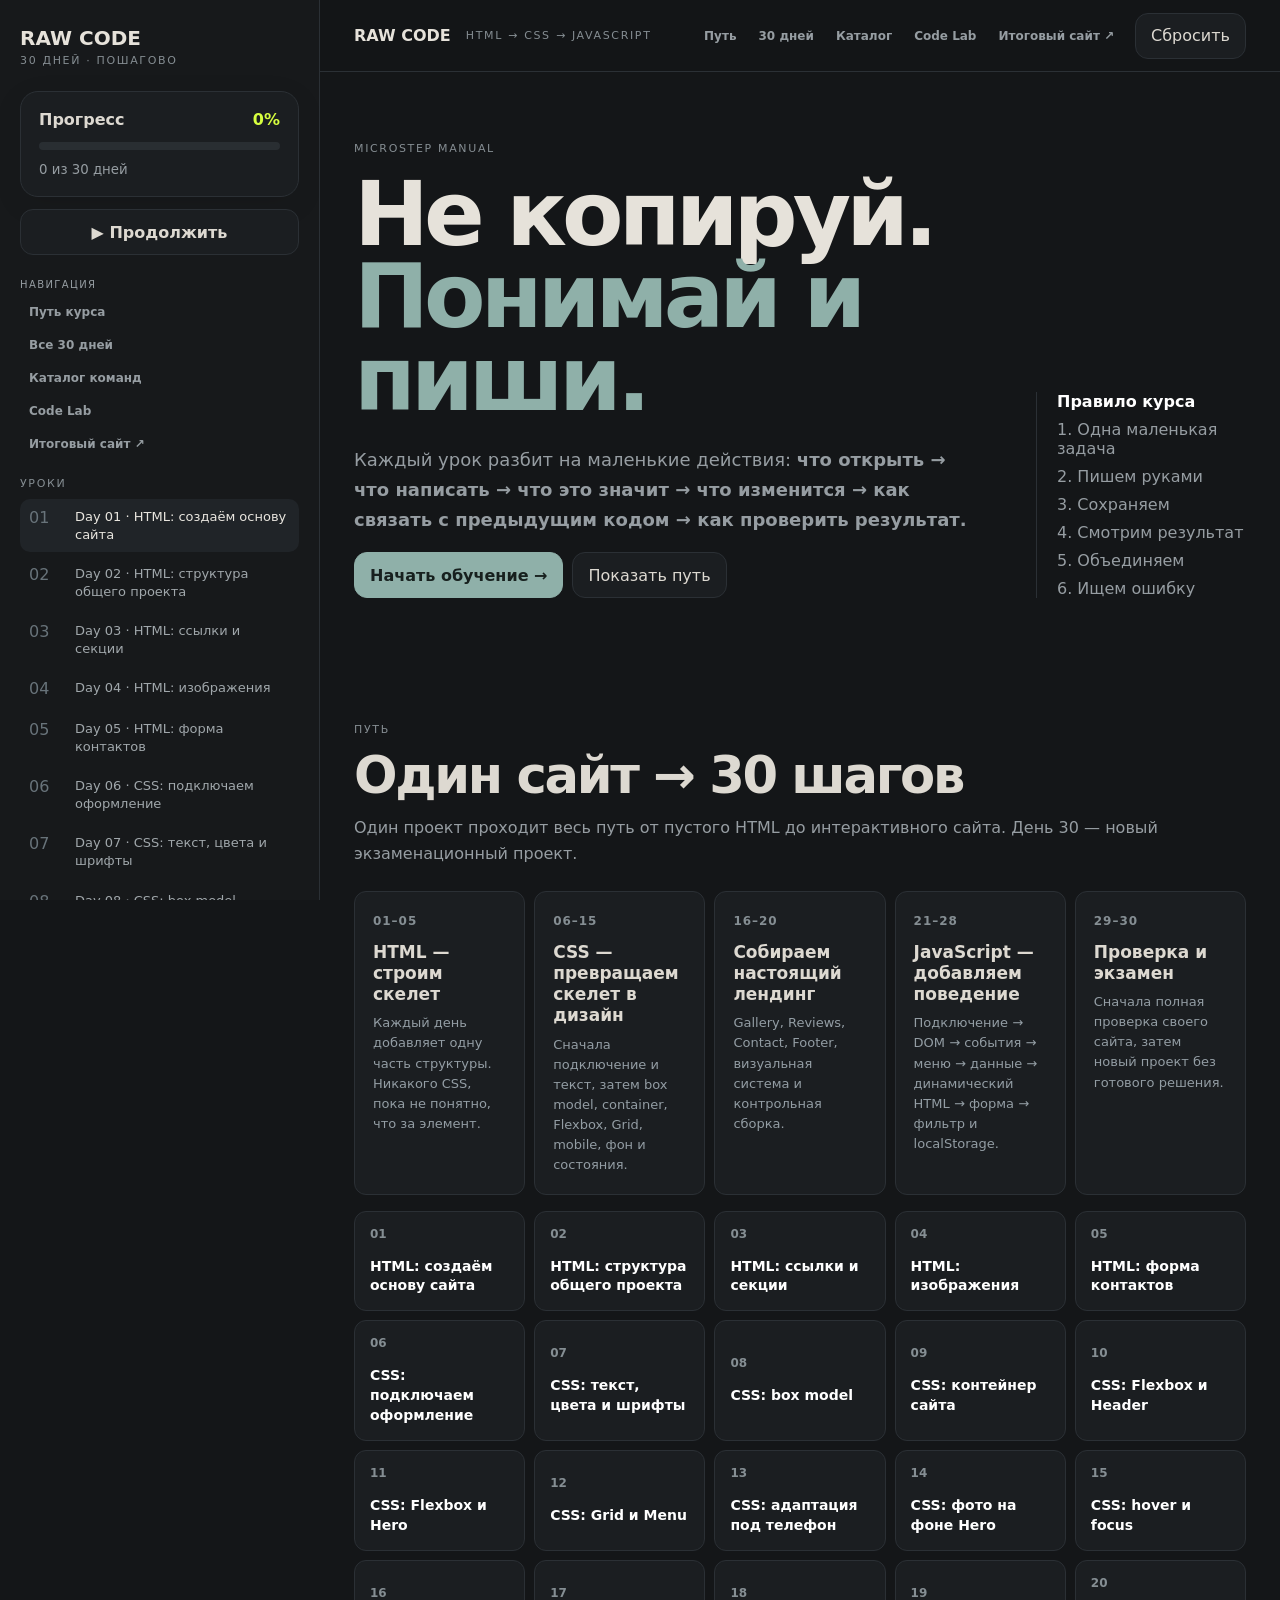
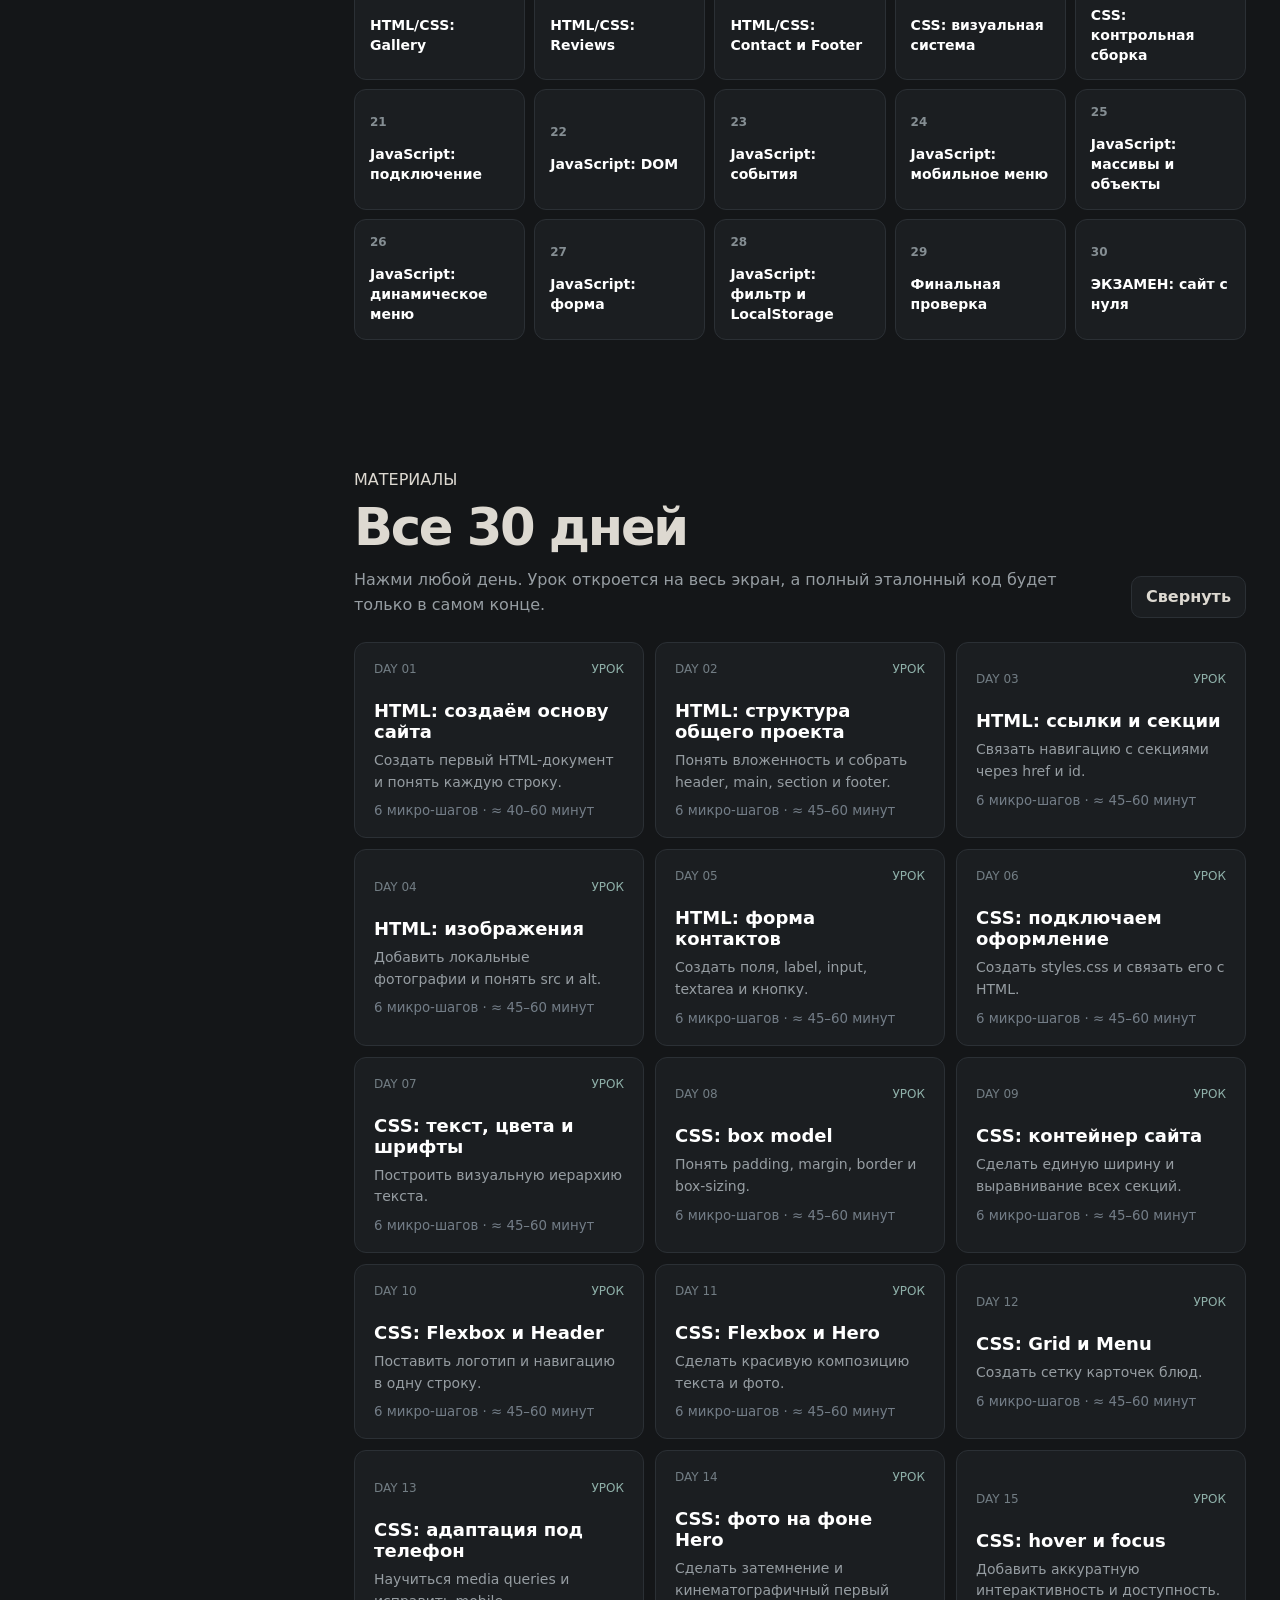
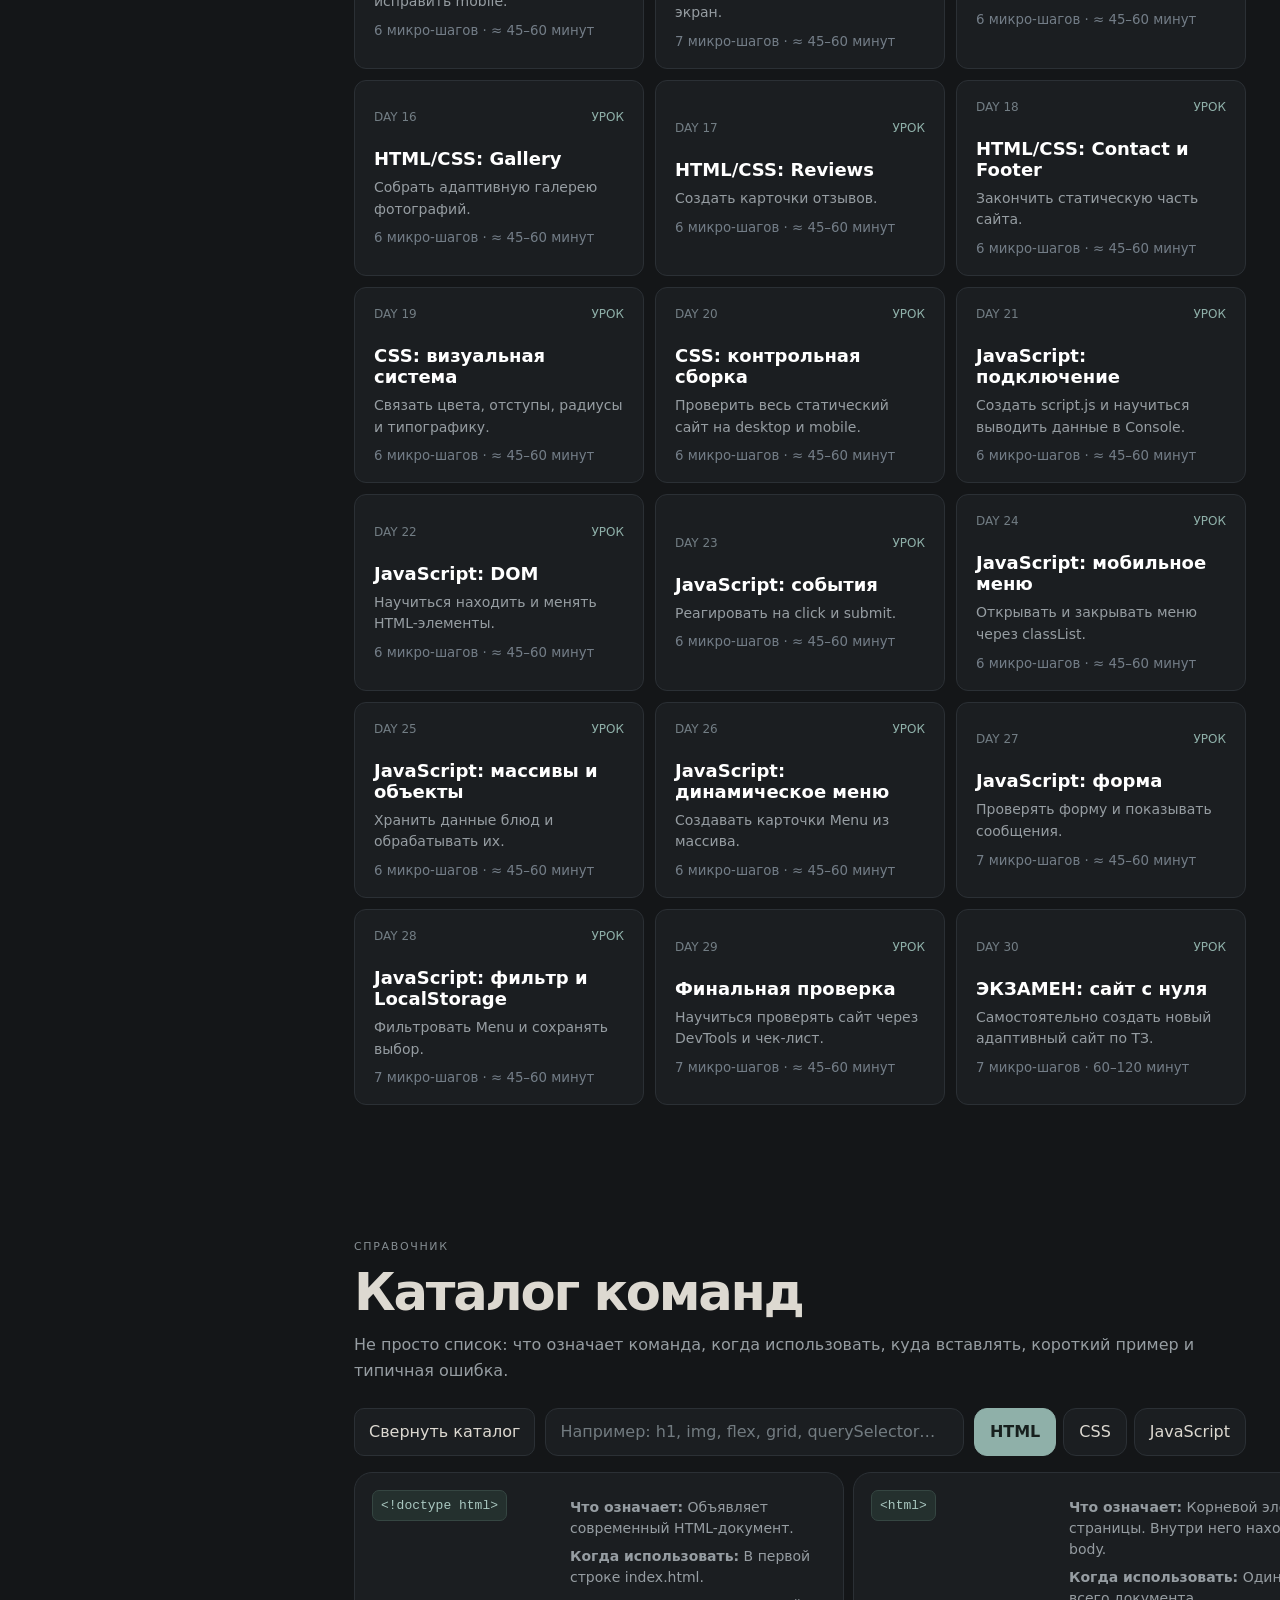
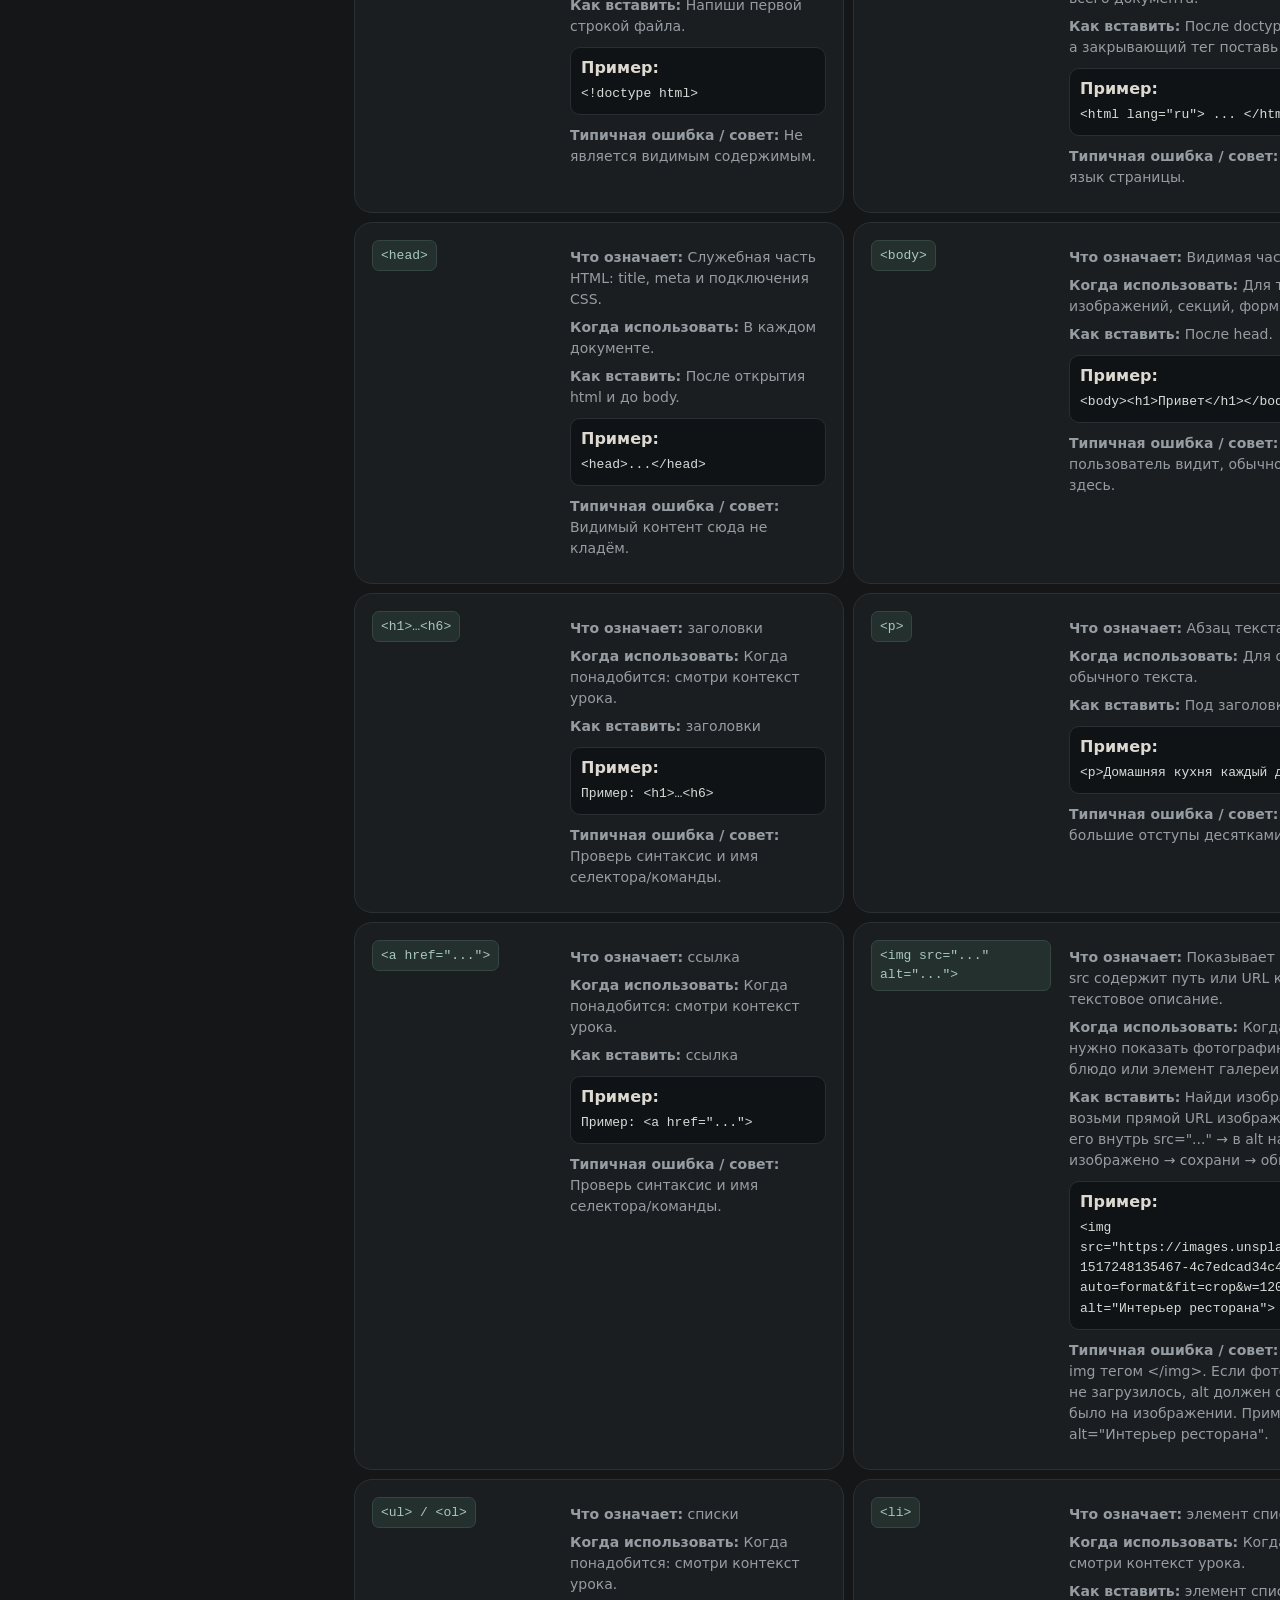
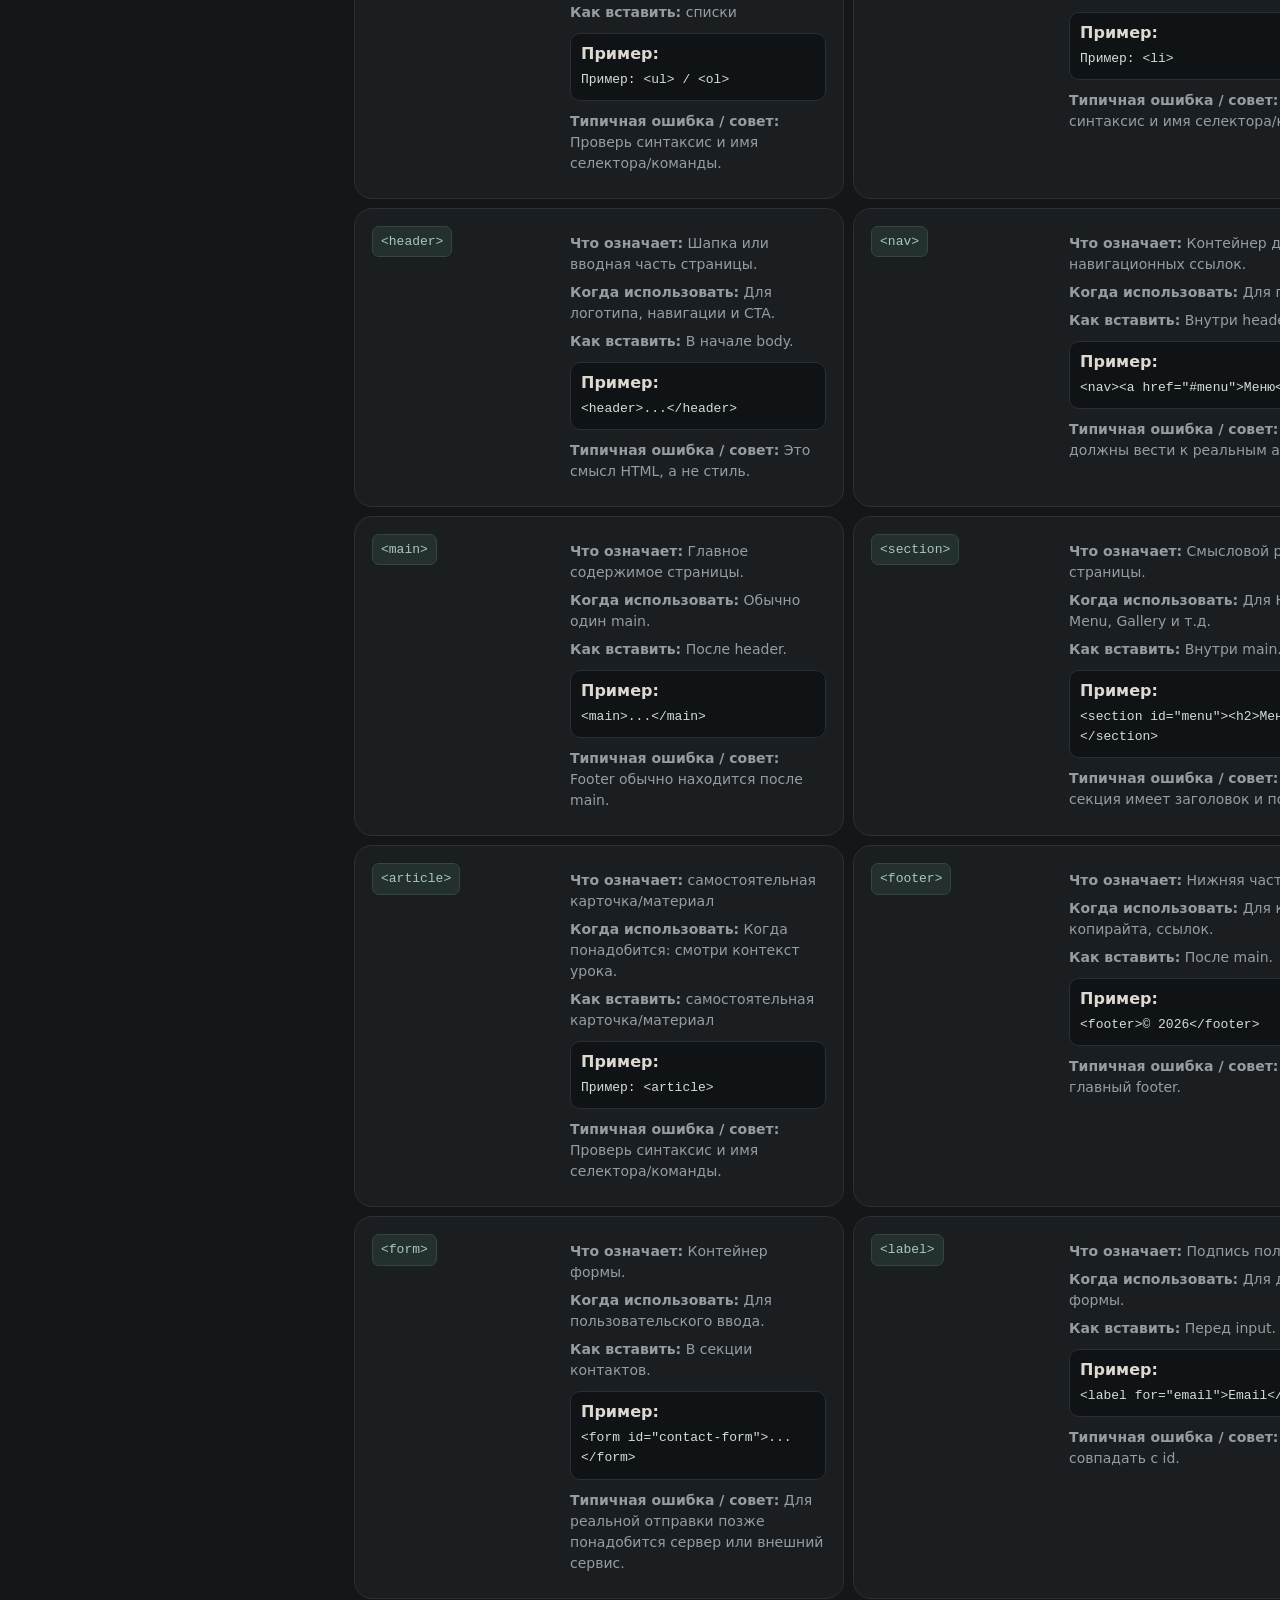
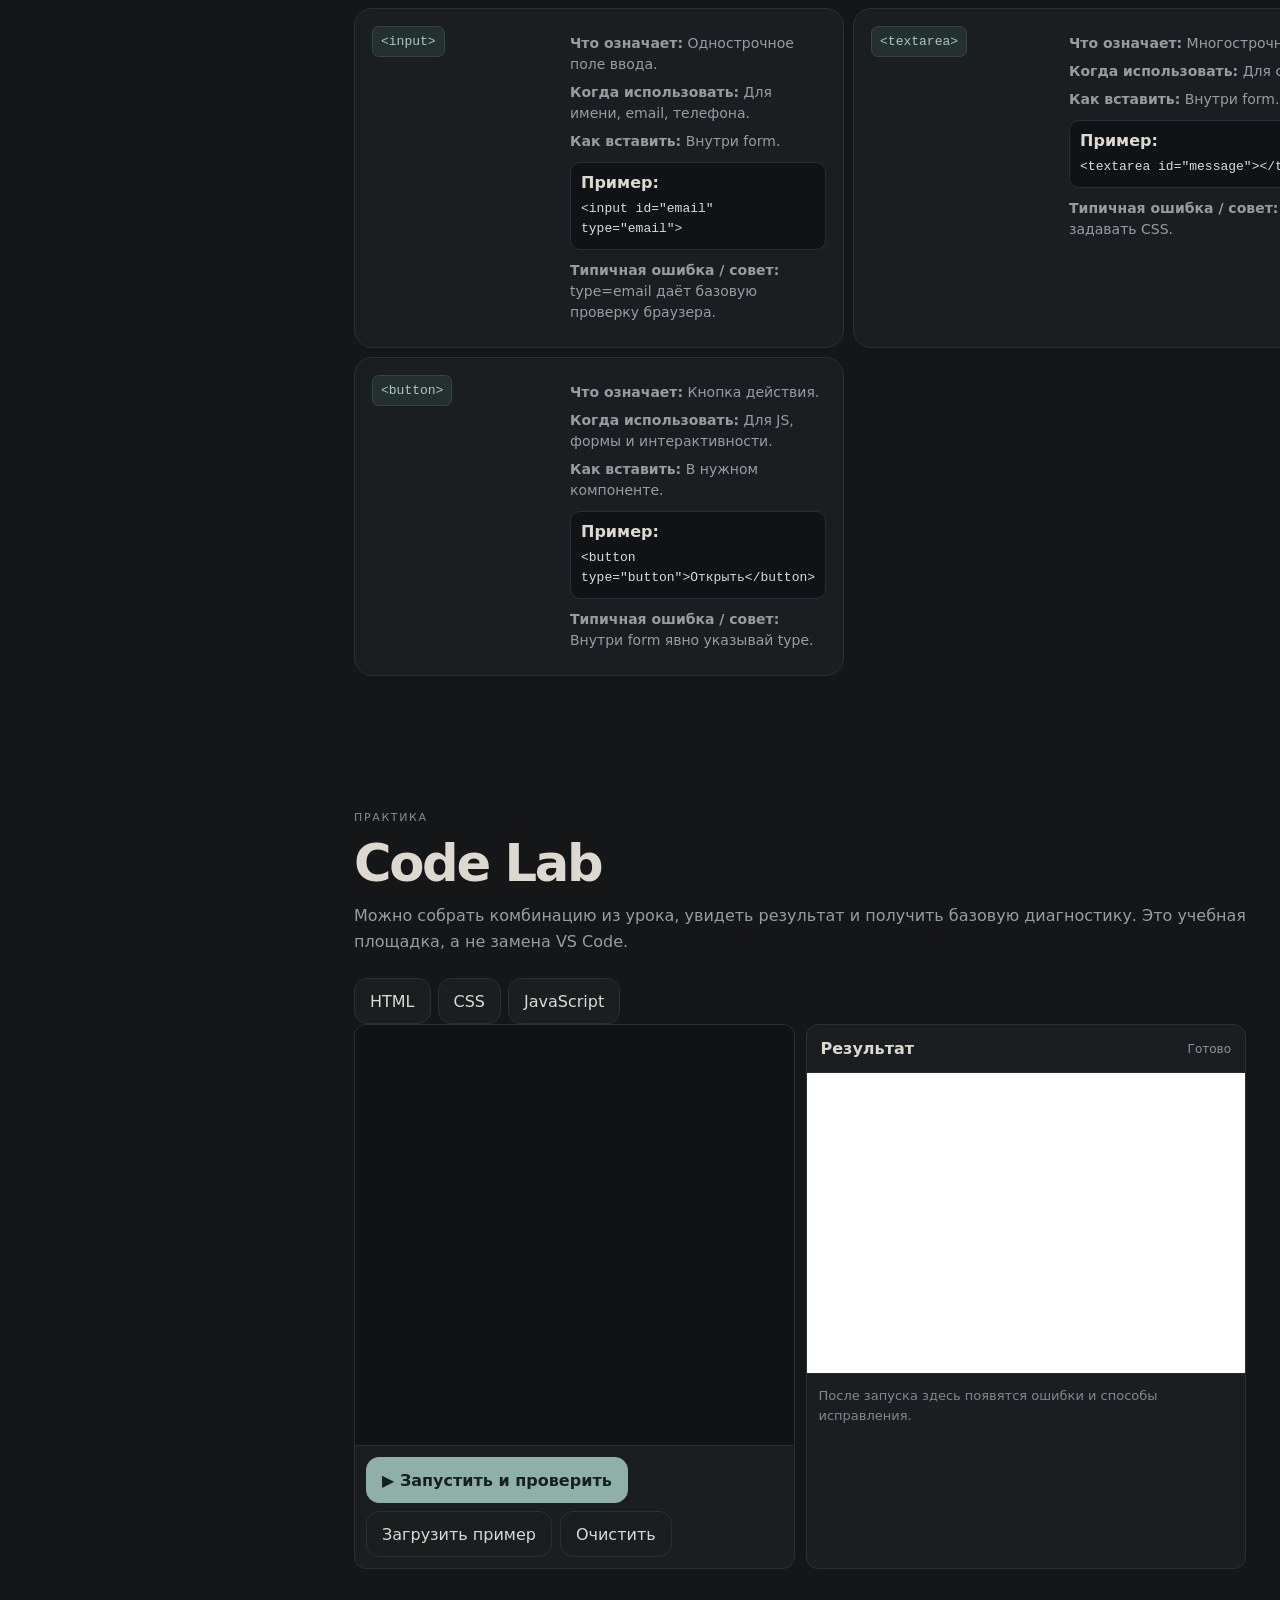
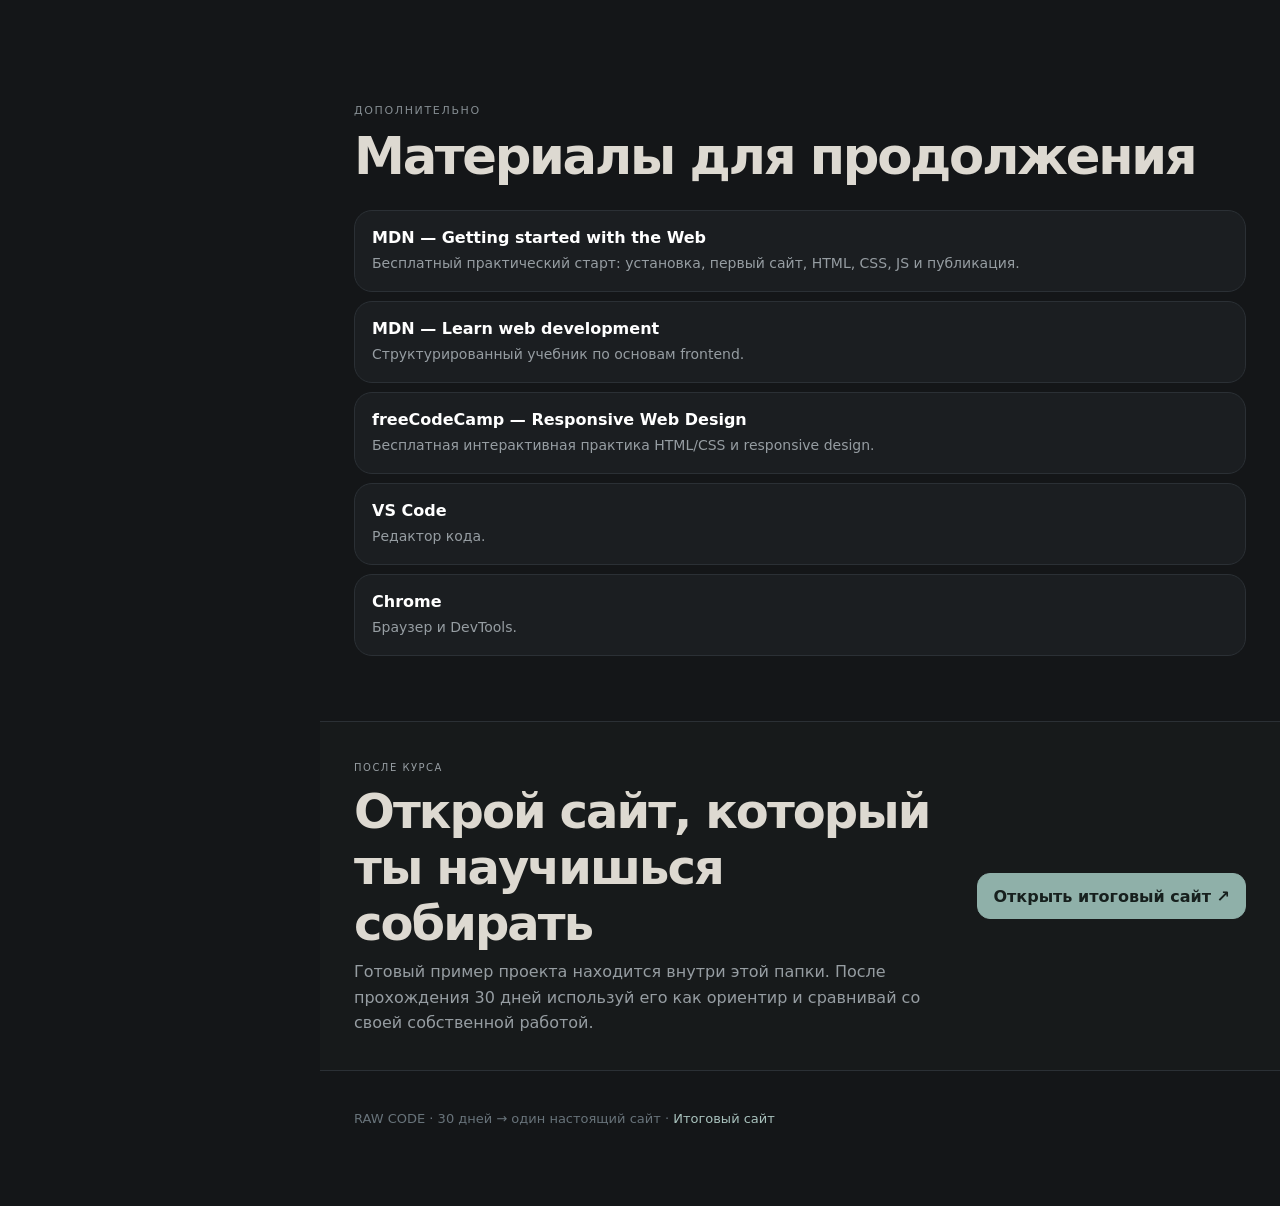
==== index.html @ a005cd82 "Add files via upload" ====
<!doctype html>
<html lang="ru">
<head>
<meta charset="UTF-8">
<meta name="viewport" content="width=device-width, initial-scale=1.0">
<title>RAW CODE — 30 дней · Microstep Manual</title>
<link rel="stylesheet" href="styles.css">
</head>
<body>
<div class="app">
<aside class="sidebar" id="sidebar">
  <div class="brand"><strong>RAW CODE</strong><span>30 ДНЕЙ · ПОШАГОВО</span></div>
  <div class="progress-card"><div class="progress-head"><b>Прогресс</b><strong id="progressText">0%</strong></div><div class="progress-bar"><i id="progressBar"></i></div><small id="progressSub">0 из 30 дней</small></div>
  <button class="continue-btn" id="continueBtn">▶ Продолжить</button>
  <div class="side-nav-label">Навигация</div><nav class="side-nav"><button data-scroll="roadmap">Путь курса</button><button data-scroll="days">Все 30 дней</button><button data-scroll="catalog">Каталог команд</button><button data-scroll="lab">Code Lab</button><a href="final-site/index.html" target="_blank" rel="noopener">Итоговый сайт ↗</a></nav><div class="nav-label">Уроки</div><nav id="dayNav"></nav>
</aside>
<main class="main">
<header class="topbar"><button class="icon-btn" id="menuBtn">☰</button><div class="top-brand"><b>RAW CODE</b><span>HTML → CSS → JavaScript</span></div><nav class="top-nav" aria-label="Навигация"><button data-scroll="roadmap">Путь</button><button data-scroll="days">30 дней</button><button data-scroll="catalog">Каталог</button><button data-scroll="lab">Code Lab</button><a href="final-site/index.html" target="_blank" rel="noopener">Итоговый сайт ↗</a></nav><button class="ghost small" id="resetBtn">Сбросить</button></header>
<section class="hero"><div><span class="eyebrow">MICROSTEP MANUAL</span><h1>Не копируй.<br><em>Понимай и пиши.</em></h1><p>Каждый урок разбит на маленькие действия: <b>что открыть → что написать → что это значит → что изменится → как связать с предыдущим кодом → как проверить результат.</b></p><div class="hero-actions"><button class="primary" id="heroStart">Начать обучение →</button><button class="ghost" id="roadmapBtn">Показать путь</button></div></div><div class="hero-note"><b>Правило курса</b><span>1. Одна маленькая задача</span><span>2. Пишем руками</span><span>3. Сохраняем</span><span>4. Смотрим результат</span><span>5. Объединяем</span><span>6. Ищем ошибку</span></div></section>
<section class="section" id="roadmap"><div class="section-head"><span>ПУТЬ</span><h2>Один сайт → 30 шагов</h2><p>Один проект проходит весь путь от пустого HTML до интерактивного сайта. День 30 — новый экзаменационный проект.</p></div><div class="phase-grid" id="phaseGrid"></div><div class="roadmap-grid" id="roadmapGrid"></div></section>
<section class="section" id="days"><div class="section-head section-head-row"><div><span>МАТЕРИАЛЫ</span><h2>Все 30 дней</h2><p>Нажми любой день. Урок откроется на весь экран, а полный эталонный код будет только в самом конце.</p></div><button class="section-toggle" id="daysCollapse">Свернуть</button></div><div id="daysBody"><div class="day-grid" id="dayGrid"></div></div></section>
<section class="section" id="catalog"><div class="section-head"><span>СПРАВОЧНИК</span><h2>Каталог команд</h2><p>Не просто список: что означает команда, когда использовать, куда вставлять, короткий пример и типичная ошибка.</p></div><div class="catalog-tools"><button class="catalog-collapse" id="catalogCollapse">Свернуть каталог</button><input id="catalogSearch" type="search" placeholder="Например: h1, img, flex, grid, querySelector…"><div class="tabs"><button class="tab active" data-cat="HTML">HTML</button><button class="tab" data-cat="CSS">CSS</button><button class="tab" data-cat="JS">JavaScript</button></div></div><div id="catalogBody"><div id="catalogList" class="catalog-list"></div></div></section>
<section class="section" id="lab"><div class="section-head"><span>ПРАКТИКА</span><h2>Code Lab</h2><p>Можно собрать комбинацию из урока, увидеть результат и получить базовую диагностику. Это учебная площадка, а не замена VS Code.</p></div><div class="lab-tabs"><button class="lab-tab active" data-editor="html">HTML</button><button class="lab-tab" data-editor="css">CSS</button><button class="lab-tab" data-editor="js">JavaScript</button></div><div class="lab-grid"><div class="editors"><div class="editor-pane active" data-pane="html"><textarea id="labHtml" spellcheck="false"></textarea></div><div class="editor-pane" data-pane="css"><textarea id="labCss" spellcheck="false"></textarea></div><div class="editor-pane" data-pane="js"><textarea id="labJs" spellcheck="false"></textarea></div><div class="lab-actions"><button class="primary" id="runLab">▶ Запустить и проверить</button><button class="ghost" id="exampleLab">Загрузить пример</button><button class="ghost" id="clearLab">Очистить</button></div></div><div class="preview-box"><div class="preview-head"><b>Результат</b><span id="labStatus">Готово</span></div><iframe id="labPreview" title="Предпросмотр" sandbox="allow-scripts"></iframe><div id="labDiagnostics" class="diagnostics"><div class="empty">После запуска здесь появятся ошибки и способы исправления.</div></div></div></div></section>
<section class="section" id="resources"><div class="section-head"><span>ДОПОЛНИТЕЛЬНО</span><h2>Материалы для продолжения</h2></div><div class="resources-grid" id="resourcesGrid"></div></section>
<section class="final-site-card" id="finalSite"><div><span>ПОСЛЕ КУРСА</span><h2>Открой сайт, который ты научишься собирать</h2><p>Готовый пример проекта находится внутри этой папки. После прохождения 30 дней используй его как ориентир и сравнивай со своей собственной работой.</p></div><a class="primary final-site-btn" href="final-site/index.html" target="_blank" rel="noopener">Открыть итоговый сайт ↗</a></section>
<footer class="footer">RAW CODE · 30 дней → один настоящий сайт · <a href="#finalSite">Итоговый сайт</a></footer>
</main></div>
<div class="overlay" id="overlay"></div>
<section class="lesson-modal" id="lessonModal" aria-hidden="true">
  <div class="lesson-shell">
    <div class="lesson-top"><div><span id="lessonDay"></span><h2 id="lessonTitle"></h2><p id="lessonGoal"></p><div class="lesson-progress"><i id="lessonProgressBar"></i></div></div><button class="close" id="closeLesson">×</button></div>
    <div class="lesson-content" id="lessonContent"></div>
    <div class="lesson-bottom"><button class="ghost" id="prevDay">← Предыдущий</button><button class="primary" id="completeDay">Отметить ✓</button><button class="ghost" id="nextDay">Следующий →</button></div>
  </div>
</section>
<script src="course-data.js"></script><script src="app.js"></script>
</body>
</html>
---- styles.css ----
*{box-sizing:border-box}html{scroll-behavior:smooth}body{margin:0;background:#080909;color:#f5f3ed;font-family:Inter,system-ui,-apple-system,"Segoe UI",sans-serif;overflow-x:hidden}button,input,textarea{font:inherit}button{cursor:pointer}.app{min-height:100vh}.sidebar{position:fixed;left:0;top:0;bottom:0;width:320px;padding:26px 20px;background:#0c0e0f;border-right:1px solid #292d31;overflow:auto;z-index:60}.brand{display:flex;flex-direction:column;gap:4px;margin-bottom:24px}.brand strong{font-size:20px}.brand span,.nav-label,.section-head>span,.eyebrow,.top-brand span{font-size:11px;letter-spacing:.15em;text-transform:uppercase;color:#81909a}.progress-card,.day-card,.catalog-item,.resource,.editors,.preview-box,.roadmap-item,.phase-card,.lesson-intro,.diag,.micro-step,.mini-result,.combine-box,.lesson-end{border:1px solid #292d31;background:#111315;border-radius:18px}.progress-card{padding:18px;margin-bottom:12px}.progress-head{display:flex;justify-content:space-between}.progress-head strong{color:#d7ff3f}.progress-bar{height:8px;background:#2a2e33;border-radius:99px;overflow:hidden;margin:13px 0 9px}.progress-bar i{display:block;height:100%;width:0;background:#d7ff3f}.progress-card small{color:#7e8990}.continue-btn,.primary,.ghost,.icon-btn,.tab,.lab-tab{min-height:46px;padding:0 15px;border-radius:13px;border:1px solid #292d31;background:#151719;color:#f5f3ed}.continue-btn{width:100%;font-weight:800;margin-bottom:20px}.primary{background:#d7ff3f;color:#090a0a;border-color:#d7ff3f;font-weight:800}.nav-label{margin-bottom:9px}#dayNav{display:flex;flex-direction:column;gap:4px}.day-link{display:grid;grid-template-columns:38px 1fr;gap:8px;border:0;background:transparent;color:#aab1b7;text-align:left;padding:9px;border-radius:10px}.day-link:hover,.day-link.active{background:#171a1c;color:#fff}.day-link.done .day-num{color:#d7ff3f}.day-num{color:#68737a}.day-link-title{font-size:13px;line-height:1.35}.main{margin-left:320px;min-width:0}.topbar{height:72px;position:sticky;top:0;z-index:40;display:flex;align-items:center;justify-content:space-between;padding:0 34px;background:rgba(8,9,9,.9);backdrop-filter:blur(14px);border-bottom:1px solid #292d31}.icon-btn{display:none}.top-brand{display:flex;gap:15px;align-items:center}.hero,.section,.footer{max-width:1220px;margin:auto;padding-left:34px;padding-right:34px}.hero{padding-top:90px;padding-bottom:75px;display:grid;grid-template-columns:minmax(0,1fr) 250px;gap:50px;align-items:end}.eyebrow{display:inline-block;margin-bottom:18px}.hero h1{font-size:clamp(52px,7vw,94px);line-height:.92;letter-spacing:-.055em;margin:0 0 25px}.hero h1 em{font-style:normal;color:#d7ff3f}.hero p{font-size:18px;line-height:1.65;color:#a6adb3;max-width:800px}.hero-actions{display:flex;gap:9px;flex-wrap:wrap}.hero-note{border-left:1px solid #3a4146;padding-left:20px;display:flex;flex-direction:column;gap:9px;color:#8f999f}.hero-note b{color:#fff}.section{padding-top:65px;padding-bottom:65px}.section-head{margin-bottom:24px}.section-head h2{font-size:clamp(32px,4vw,55px);letter-spacing:-.045em;margin:8px 0 10px}.section-head p{margin:0;color:#a2aab0;line-height:1.6}.phase-grid{display:grid;grid-template-columns:repeat(5,1fr);gap:9px;margin-bottom:16px}.phase-card{padding:18px;min-height:165px}.phase-card>b{color:#d7ff3f;font-size:12px;letter-spacing:.08em}.phase-card h3{font-size:17px;line-height:1.25;margin:13px 0 8px}.phase-card p{margin:0;color:#939da4;font-size:13px;line-height:1.55}.roadmap-grid{display:grid;grid-template-columns:repeat(5,1fr);gap:9px}.roadmap-item{text-align:left;padding:15px;min-height:100px;color:#fff}.roadmap-item strong{display:block;color:#6f7a81;font-size:12px;margin-bottom:15px}.roadmap-item b{font-size:14px;line-height:1.35}.day-grid{display:grid;grid-template-columns:repeat(3,1fr);gap:11px}.day-card{text-align:left;padding:19px;color:#fff;transition:.18s}.day-card:hover{border-color:#4b545b;transform:translateY(-2px)}.day-card-top{display:flex;justify-content:space-between;margin-bottom:24px}.day-card-num{color:#727d84;font-size:12px}.day-card-status{font-size:12px;color:#d7ff3f}.day-card h3{font-size:18px;margin:0 0 8px}.day-card p{margin:0;color:#9da6ac;line-height:1.55;font-size:14px}.day-card small{display:block;color:#737d87;margin-top:10px}.catalog-tools{display:flex;gap:10px;margin-bottom:16px;align-items:stretch;flex-wrap:wrap}.catalog-tools input{flex:1;min-width:260px;min-height:48px;background:#111315;color:#fff;border:1px solid #292d31;border-radius:13px;padding:0 14px;outline:0}.tabs,.lab-tabs{display:flex;gap:7px;overflow:auto}.tab.active{background:#d7ff3f;color:#090a0a;border-color:#d7ff3f;font-weight:800}.catalog-collapse{border:1px solid #30353a;background:#15181d;color:#fff;border-radius:10px;padding:11px 14px}.catalog-list{display:grid;grid-template-columns:repeat(2,1fr);gap:9px}.catalog-item{display:grid;grid-template-columns:minmax(180px,.55fr) 1.45fr;gap:18px;padding:17px}.catalog-command code{display:inline-block;color:#d7ff3f;background:#1b1e21;border:1px solid #30353a;border-radius:7px;padding:5px 8px;white-space:pre-wrap;line-height:1.5}.catalog-item p{color:#9da6ac;font-size:14px;line-height:1.5;margin:7px 0}.catalog-example{border:1px solid #292d31;background:#0b0c0d;border-radius:10px;padding:10px;margin:10px 0}.catalog-example pre{margin:7px 0 0;white-space:pre-wrap;overflow:auto;color:#d7ff3f;font:13px/1.55 Consolas,monospace}.lab-grid{display:grid;grid-template-columns:1fr 1fr;gap:11px}.editors,.preview-box{overflow:hidden}.editor-pane{display:none;height:420px}.editor-pane.active{display:block}.editor-pane textarea{width:100%;height:100%;resize:none;border:0;outline:0;background:#0b0c0d;color:#e7e9e8;padding:18px;font:14px/1.6 Consolas,monospace}.lab-actions{display:flex;gap:8px;flex-wrap:wrap;padding:11px;border-top:1px solid #292d31}.preview-head{height:48px;padding:0 14px;display:flex;align-items:center;justify-content:space-between;border-bottom:1px solid #292d31}.preview-head span{color:#89949b;font-size:12px}#labPreview{display:block;width:100%;height:300px;background:#fff;border:0}.diagnostics{padding:12px;max-height:240px;overflow:auto;border-top:1px solid #292d31}.empty{color:#7e898f;font-size:13px;line-height:1.5}.diag{padding:12px;margin-bottom:8px}.diag.error{border-color:#663838}.diag.warn{border-color:#655a32}.diag-title{font-weight:800}.diag-text{color:#a6adb3;font-size:13px;line-height:1.5;margin-top:5px}.resources-grid{display:grid;grid-template-columns:repeat(2,1fr);gap:9px}.resource{display:block;text-decoration:none;padding:17px}.resource b{display:block;margin-bottom:6px;color:#fff}.resource span{color:#9da6ac;font-size:14px;line-height:1.5}.footer{padding-top:40px;padding-bottom:80px;color:#68737a;font-size:13px}.overlay{display:none;position:fixed;inset:0;background:rgba(0,0,0,.72);z-index:70}.overlay.show{display:block}.lesson-modal{display:none;position:fixed;inset:0;z-index:80;background:rgba(5,6,6,.98)}.lesson-modal.open{display:block}.lesson-shell{height:100%;max-width:1220px;margin:auto;background:#0c0e0f;display:flex;flex-direction:column}.lesson-top{padding:24px 32px;border-bottom:1px solid #292d31;display:flex;justify-content:space-between;gap:20px;flex:0 0 auto}.lesson-top>div{min-width:0;flex:1}.lesson-top span{color:#7f8a91;font-size:12px;letter-spacing:.12em;text-transform:uppercase}.lesson-top h2{font-size:clamp(28px,4vw,48px);letter-spacing:-.045em;margin:6px 0}.lesson-top p{color:#a2aab0;margin:0;line-height:1.5}.lesson-progress{height:5px;background:#24282d;border-radius:99px;margin-top:14px;overflow:hidden}.lesson-progress i{display:block;width:0;height:100%;background:#d7ff3f}.close{width:48px;height:48px;flex:0 0 auto;border:1px solid #292d31;background:#111315;color:#fff;border-radius:13px;font-size:28px}.lesson-content{padding:30px 32px 100px;overflow:auto}.lesson-intro{padding:20px;margin-bottom:28px}.lesson-badge,.block-kicker{color:#d7ff3f;font-size:11px;letter-spacing:.13em;text-transform:uppercase;font-weight:800}.lesson-intro h3{font-size:25px;margin:7px 0}.lesson-intro p,.lesson-block p,.lesson-block li{color:#aeb6be;line-height:1.7}.intro-grid{display:grid;grid-template-columns:repeat(3,1fr);gap:9px;margin-top:17px}.intro-grid>div{background:#0b0d0e;border:1px solid #292d31;border-radius:12px;padding:12px}.intro-grid b,.intro-grid span{display:block}.intro-grid b{font-size:11px;color:#7e8a91;text-transform:uppercase;letter-spacing:.08em;margin-bottom:5px}.intro-grid span{color:#fff;font-size:14px}.teacher-callout,.teacher-note,.connect-card,.result-card{border:1px solid #39454d;background:#111416;border-radius:15px;padding:15px;color:#aeb6be;line-height:1.65}.teacher-callout{border-color:#5a692e;margin-top:14px}.teacher-callout b{color:#d7ff3f}.lesson-block{margin-bottom:34px}.lesson-block h3{font-size:25px;margin:8px 0 12px}.lesson-block h4{font-size:18px;margin-top:22px}.open-grid{display:grid;grid-template-columns:1fr 1fr;gap:10px}.open-grid>div{border:1px solid #292d31;border-radius:14px;background:#101315;padding:16px}.open-grid b{color:#fff}.open-grid ul{margin-bottom:0}.teacher-note{margin-top:12px}.teacher-flow{display:grid;gap:8px}.teacher-step{display:grid;grid-template-columns:30px 1fr;gap:10px;align-items:start;padding:10px 0;border-bottom:1px solid #24282d;color:#aeb6be;line-height:1.55}.teacher-step b{width:27px;height:27px;border-radius:50%;display:grid;place-items:center;background:#d7ff3f;color:#111;font-size:11px}.micro-list{display:grid;gap:12px}.micro-step{padding:17px;background:#101315}.micro-head{display:flex;justify-content:space-between;gap:10px;align-items:center;margin-bottom:10px}.micro-head span{font-size:11px;color:#727e86;letter-spacing:.1em}.micro-head b{font-size:11px;color:#d7ff3f;text-transform:uppercase;letter-spacing:.08em}.micro-step h4{font-size:18px;line-height:1.45;margin:0 0 14px;color:#fff}.step-meta{display:grid;grid-template-columns:.7fr 1.3fr;gap:9px}.step-meta>div,.step-explain>div{border:1px solid #292d31;background:#0b0d0e;border-radius:11px;padding:12px}.step-meta b,.step-explain b{display:block;color:#7f8b92;font-size:11px;text-transform:uppercase;letter-spacing:.07em;margin-bottom:7px}.step-meta span,.step-explain p{color:#b5bdc2;font-size:13px;line-height:1.55;margin:0}.step-meta code{display:block;color:#d7ff3f;white-space:pre-wrap;overflow:auto;font:13px/1.55 Consolas,monospace}.step-explain{display:grid;grid-template-columns:1fr 1fr;gap:9px;margin-top:9px}.connection-diagram{display:grid;grid-template-columns:1fr auto 1fr auto 1fr;gap:9px;align-items:center;margin:16px 0}.connection-diagram div{border:1px solid #30353a;background:#111416;border-radius:14px;padding:15px;text-align:center}.connection-diagram b{display:block;color:#d7ff3f;margin-bottom:5px}.connection-diagram span{display:block;color:#a2abb1;font-size:13px;line-height:1.4}.connection-diagram i{color:#6f7a81;font-size:22px;font-style:normal}.chain-list{display:grid;gap:7px}.chain-row{display:grid;grid-template-columns:28px 70px 1fr;gap:9px;align-items:start;padding:10px 0;border-bottom:1px solid #24282d}.chain-row>span{width:25px;height:25px;display:grid;place-items:center;border-radius:50%;background:#1d2125;color:#d7ff3f;font-size:11px}.chain-row>b{font-size:11px;color:#fff;text-transform:uppercase;padding-top:5px}.chain-row code{color:#d5dbde;font:12px/1.5 Consolas,monospace;white-space:pre-wrap}.chain-row p{grid-column:3;margin:0!important;font-size:12px!important;color:#7f8a91!important}.combine-box{padding:17px;display:flex;justify-content:space-between;gap:20px;align-items:center}.combine-box ul{margin:8px 0 0}.mini-result{overflow:hidden;margin-top:12px}.mini-result-head{padding:12px 14px;display:flex;justify-content:space-between;border-bottom:1px solid #292d31}.mini-result-head span{color:#7f8a91;font-size:12px}.mini-result iframe{display:block;width:100%;height:330px;background:#fff;border:0}.result-card{border-color:#52672c}.result-card ul{margin-bottom:0}.challenge{padding:18px;border:1px solid #53621f;background:#171c0d;border-radius:16px}.challenge b{color:#d7ff3f}.lesson-end{padding:18px;border-color:#52672c;background:#11170c}.lesson-end b{color:#d7ff3f}.lesson-end p{margin:6px 0 0;color:#9ca6ad;line-height:1.6}.code-reveal{border:1px solid #30353a;border-radius:13px;background:#0b0c0d;padding:12px}.code-reveal summary{cursor:pointer;color:#d7ff3f;font-weight:800}.code-reveal pre{white-space:pre-wrap;overflow:auto;color:#e8ebed;font:13px/1.6 Consolas,monospace;margin:14px 0 0}.lesson-bottom{display:flex;gap:9px;padding:12px 18px;border-top:1px solid #292d31;background:#0c0e0f;flex:0 0 auto}.lesson-bottom button{flex:1}.lesson-bottom .primary{flex:1.2}.fatal{padding:20px;background:#411;color:#fff}
@media(max-width:1100px){.phase-grid,.roadmap-grid{grid-template-columns:repeat(3,1fr)}.day-grid{grid-template-columns:repeat(2,1fr)}}
@media(max-width:760px){.sidebar{transform:translateX(-105%);transition:transform .25s;width:min(88vw,340px)}.sidebar.open{transform:translateX(0)}.main{margin-left:0}.topbar{padding:0 14px;height:64px}.icon-btn{display:block}.top-brand span{display:none}.hero,.section,.footer{padding-left:18px;padding-right:18px}.hero{padding-top:52px;grid-template-columns:1fr;gap:28px}.hero p{font-size:16px}.hero-note{border-left:0;border-top:1px solid #292d31;padding:17px 0 0}.phase-grid,.roadmap-grid,.day-grid,.catalog-list,.resources-grid,.lab-grid{grid-template-columns:1fr}.catalog-tools{display:grid;grid-template-columns:1fr}.catalog-tools input{min-width:0}.tabs{width:100%}.tab{flex:0 0 auto}.catalog-item{grid-template-columns:1fr}.lesson-top{padding:18px}.lesson-content{padding:20px 18px 100px}.lesson-bottom{position:sticky;bottom:0;padding:9px 10px}.lesson-bottom button{min-width:0;padding:0 8px;font-size:12px}.intro-grid,.open-grid,.step-meta,.step-explain{grid-template-columns:1fr}.connection-diagram{grid-template-columns:1fr}.connection-diagram i{transform:rotate(90deg);justify-self:center}.chain-row{grid-template-columns:28px 70px 1fr}.chain-row p{grid-column:3}.combine-box{flex-direction:column;align-items:stretch}.micro-step h4{font-size:17px}.mini-result iframe{height:280px}.editor-pane{height:320px}#labPreview{height:260px}}
@media(max-width:420px){.hero-actions{display:grid;grid-template-columns:1fr}.hero-actions button{width:100%}.hero h1{font-size:clamp(42px,13vw,62px)}.lesson-bottom{gap:5px}.lesson-bottom button{font-size:11px}}

/* v6 — calm interface + strict action order */
:root{--bg:#f5f6f8;--panel:#ffffff;--panel2:#f0f2f5;--line:#dfe3e8;--text:#1d2329;--muted:#66717c;--accent:#2563eb;--accentSoft:#eaf1ff;--code:#10151b}
body{background:var(--bg);color:var(--text);font-family:Inter,system-ui,-apple-system,"Segoe UI",sans-serif}
.sidebar{background:#fff;border-right:1px solid var(--line);color:var(--text)}
.brand strong,.top-brand b{color:#111827}.brand span,.nav-label,.section-head>span,.eyebrow,.top-brand span{color:#78838e}
.progress-card,.day-card,.catalog-item,.resource,.editors,.preview-box,.roadmap-item,.phase-card{background:#fff;border-color:var(--line);box-shadow:none}
.progress-bar{background:#e5e7eb}.progress-bar i,.lesson-progress i{background:var(--accent)}
.progress-card small,.day-card p,.section-head p,.hero p,.hero-note,.catalog-item p,.resource span{color:var(--muted)}
.continue-btn,.ghost,.icon-btn,.tab,.lab-tab{background:#fff;color:var(--text);border-color:var(--line)}
.primary{background:var(--accent);border-color:var(--accent);color:#fff}
.day-link{color:#68737e}.day-link:hover,.day-link.active{background:#f0f3f7;color:#111827}.day-link.done .day-num{color:var(--accent)}
.main{background:var(--bg)}.topbar{background:rgba(245,246,248,.94);border-bottom-color:var(--line)}
.hero{padding-top:65px;padding-bottom:55px;grid-template-columns:minmax(0,1fr) 210px}.hero h1{color:#111827}.hero h1 em{color:var(--accent)}.hero-note{border-left-color:var(--line)}
.phase-card,.roadmap-item,.day-card{border-radius:12px}.phase-card>b,.roadmap-item strong{color:#72808c}.day-card-status{color:var(--accent)}
.catalog-tools input{background:#fff;color:var(--text);border-color:var(--line)}.tab.active{background:var(--accent);color:#fff;border-color:var(--accent)}
.catalog-item{grid-template-columns:180px 1fr}.catalog-command code{color:#1d4ed8;background:#eff6ff;border-color:#dbeafe}.catalog-example{background:#11151a;border-color:#20262d}.catalog-example pre{color:#dbeafe}
.editors,.preview-box{border-radius:12px}.editor-pane textarea{background:#10151b}.resources-grid{grid-template-columns:1fr}

/* lesson is intentionally sparse: order first, explanation second */
.lesson-modal{background:rgba(245,246,248,.98);color:var(--text)}
.lesson-shell{max-width:1180px;background:#f5f6f8}
.lesson-top{background:#fff;border-bottom-color:var(--line);padding:20px 28px}.lesson-top h2{color:#111827}.lesson-top p{color:var(--muted)}.lesson-top span{color:#71808d}.close{background:#fff;color:#111827;border-color:var(--line)}
.lesson-content{padding:22px 28px 110px}.lesson-block,.lesson-compact-head{background:#fff;border:1px solid var(--line);border-radius:12px;box-shadow:none}.lesson-block{padding:22px;margin-bottom:14px}.lesson-compact-head{display:grid;grid-template-columns:1fr 1fr;gap:12px;padding:14px;margin-bottom:14px}.lesson-target,.lesson-rule{display:flex;gap:12px;align-items:flex-start;padding:12px;background:#f8fafc;border-radius:9px}.lesson-target b,.lesson-rule b,.block-kicker,.step-counter,.action-box>b,.do-now>b{color:var(--accent);font-size:11px;letter-spacing:.08em}.lesson-target span,.lesson-rule span{font-size:14px;line-height:1.45;color:#4b5563}.lesson-block h3{margin:5px 0 14px;color:#111827}.order-list{display:grid;gap:6px}.order-item{width:100%;display:grid;grid-template-columns:34px 1fr;gap:10px;text-align:left;padding:11px 12px;border:1px solid transparent;background:#f8fafc;color:#4b5563;border-radius:9px}.order-item b{width:28px;height:28px;display:grid;place-items:center;background:#e9edf2;border-radius:7px;color:#5b6570}.order-item span{line-height:1.35;font-size:14px}.order-item strong{display:inline-block;margin-right:8px;color:#6b7280;font-size:11px;text-transform:uppercase;letter-spacing:.06em}.order-item.active{border-color:#bcd0ff;background:var(--accentSoft);color:#111827}.order-item.active b{background:var(--accent);color:#fff}.order-item.active strong{color:var(--accent)}
.current-step-block{padding:24px}.step-counter{margin-bottom:8px}.action-title{margin-bottom:14px}.action-type{display:inline-block;padding:4px 7px;border-radius:6px;background:#eef2f7;color:#596572;font-size:11px;font-weight:800}.action-title h3{font-size:25px;line-height:1.2;margin:9px 0 0}.action-grid{display:grid;grid-template-columns:1fr 1.35fr;gap:8px}.action-box{min-height:92px;padding:13px;background:#f8fafc;border:1px solid #e8ebef;border-radius:9px}.action-box p{margin:6px 0 0;color:#4b5563;line-height:1.45;font-size:14px}.action-box pre{margin:7px 0 0;padding:10px;background:var(--code);color:#e5e7eb;border-radius:7px;overflow:auto;font:13px/1.5 Consolas,monospace;white-space:pre-wrap}.do-now{display:flex;gap:12px;align-items:flex-start;margin-top:10px;padding:12px;background:#eef5ff;border:1px solid #d7e6ff;border-radius:9px}.do-now span{font-size:14px;line-height:1.45;color:#344154}.step-nav{display:flex;justify-content:space-between;margin-top:16px;padding-top:14px;border-top:1px solid #edf0f3}.step-nav button:disabled{opacity:.45;cursor:not-allowed}
.result-block p,.combine-block>p,.challenge p,.muted{color:#59636e;line-height:1.5}.result-list,.check-list{margin:10px 0 0;padding-left:20px;color:#4b5563;line-height:1.65}.chain-simple{display:grid;grid-template-columns:1fr 30px 1fr 30px 1fr;gap:8px;align-items:stretch;margin:10px 0}.chain-simple div{padding:12px;background:#f8fafc;border:1px solid #e7ebef;border-radius:9px}.chain-simple b{display:block;color:#111827}.chain-simple span{display:block;color:#68737e;font-size:12px;margin-top:4px}.chain-simple i{display:grid;place-items:center;color:#94a3b8;font-style:normal}.mini-result{margin-top:12px;border:1px solid var(--line);border-radius:9px;overflow:hidden;background:#fff}.mini-result iframe{display:block;width:100%;height:260px;border:0;background:#fff}.combine-actions{margin:10px 0}.challenge{padding:13px;background:#f8fafc;border:1px solid #e7ebef;border-radius:9px}.code-reveal{border:1px solid var(--line);border-radius:9px;overflow:hidden}.code-reveal summary{padding:12px 14px;background:#f8fafc;cursor:pointer;font-weight:700}.code-reveal pre{margin:0;padding:16px;background:#10151b;color:#e5e7eb;overflow:auto;font:13px/1.55 Consolas,monospace}.lesson-bottom{background:#fff;border-top:1px solid var(--line);padding:12px 28px}
@media(max-width:900px){.sidebar{width:280px}.main{margin-left:0}.icon-btn{display:block}.hero,.section{padding-left:20px;padding-right:20px}.hero{grid-template-columns:1fr}.hero-note{display:none}.phase-grid,.roadmap-grid{grid-template-columns:1fr 1fr}.day-grid,.catalog-list,.lab-grid{grid-template-columns:1fr}.lesson-compact-head{grid-template-columns:1fr}.action-grid{grid-template-columns:1fr}.chain-simple{grid-template-columns:1fr}.chain-simple i{transform:rotate(90deg);height:18px}.lesson-top{padding:16px 18px}.lesson-content{padding:14px 18px 100px}.lesson-block{padding:16px}.lesson-bottom{padding:10px 18px}}
@media(max-width:560px){.hero h1{font-size:44px}.phase-grid,.roadmap-grid{grid-template-columns:1fr}.topbar{padding:0 16px}.lesson-bottom{display:grid;grid-template-columns:1fr 1fr;gap:6px}.lesson-bottom #completeDay{grid-column:1/-1;grid-row:1}.lesson-bottom #prevDay{grid-row:2}.lesson-bottom #nextDay{grid-row:2}.step-nav{gap:7px}.step-nav button{flex:1}.order-item{grid-template-columns:28px 1fr}.action-title h3{font-size:21px}}

/* v7 — мягкая тёмная тема, меньше визуального шума */
:root{
  --bg:#141618;
  --panel:#1b1e21;
  --panel2:#202428;
  --line:#2b3035;
  --lineSoft:#252a2f;
  --text:#ddd9d1;
  --muted:#969da2;
  --accent:#8fb0a9;
  --accentSoft:#24312f;
  --code:#101315;
}
html{background:var(--bg)}
body{background:var(--bg);color:var(--text)}
.sidebar{background:#17191b;border-right-color:var(--line)}
.brand strong,.top-brand b{color:#e6e2da}
.brand span,.nav-label,.section-head>span,.eyebrow,.top-brand span{color:#858d92}
.progress-card,.day-card,.catalog-item,.resource,.editors,.preview-box,.roadmap-item,.phase-card{background:var(--panel);border-color:var(--line)}
.progress-card{box-shadow:0 8px 30px rgba(0,0,0,.08)}
.progress-bar{background:#292e32}.progress-bar i,.lesson-progress i{background:var(--accent)}
.progress-card small,.day-card p,.section-head p,.hero p,.hero-note,.catalog-item p,.resource span{color:var(--muted)}
.continue-btn,.ghost,.icon-btn,.tab,.lab-tab{background:#1b1e21;color:var(--text);border-color:var(--line)}
.continue-btn:hover,.ghost:hover,.tab:hover,.lab-tab:hover{background:#22262a}
.primary{background:var(--accent);border-color:var(--accent);color:#17201e}
.day-link{color:#a0a7ab}.day-link:hover,.day-link.active{background:#202428;color:#e9e6df}.day-link.done .day-num{color:var(--accent)}
.main{background:var(--bg)}
.topbar{background:rgba(20,22,24,.94);border-bottom-color:var(--line)}
.hero h1{color:#e6e2da}.hero h1 em{color:var(--accent)}.hero-note{border-left-color:var(--line)}
.phase-card>b,.roadmap-item strong{color:#858e93}.day-card-status{color:var(--accent)}
.catalog-tools input{background:#1b1e21;color:var(--text);border-color:var(--line)}
.catalog-tools input::placeholder{color:#727b80}.tab.active{background:var(--accent);color:#17201e;border-color:var(--accent)}
.catalog-collapse{background:#1b1e21;color:var(--text);border-color:var(--line)}
.catalog-command code{color:#a9c7c0;background:#24302e;border-color:#354642}
.catalog-example{background:#101315;border-color:#282e33}.catalog-example pre{color:#d5ddd9}
.editor-pane textarea{background:#101315;color:#d9ddda}.preview-box #labPreview{background:#fff}

.lesson-modal{background:rgba(20,22,24,.98);color:var(--text)}
.lesson-shell{background:#141618}
.lesson-top{background:#181a1c;border-bottom-color:var(--line)}
.lesson-top h2{color:#e5e1da}.lesson-top p{color:var(--muted)}.lesson-top span{color:#858e93}
.close{background:#1b1e21;color:#ddd9d1;border-color:var(--line)}
.lesson-content{background:#141618}
.lesson-compact-head,.lesson-block{background:var(--panel);border-color:var(--line)}
.lesson-target,.lesson-rule,.order-item,.action-box,.challenge{background:#202428;border-color:#2b3035}
.lesson-target span,.lesson-rule span,.action-box p,.result-block p,.combine-block>p,.challenge p,.muted,.lesson-block p,.lesson-block li{color:#a0a7ab}
.lesson-target b,.lesson-rule b,.block-kicker,.step-counter,.action-box>b,.do-now>b{color:var(--accent)}
.order-item{color:#9da4a8}.order-item b{background:#292e33;color:#aab1b5}.order-item.active{border-color:#4b615c;background:#24312f;color:#e6e2da}.order-item.active b{background:var(--accent);color:#17201e}.order-item.active strong{color:#a9c3bd}
.action-type{background:#293034;color:#aeb6b7}.action-title h3,.lesson-block h3{color:#e4e0d8}
.action-box{border-color:#2b3035}.action-box pre,.code-reveal pre{background:#101315;color:#d7dfdc}
.do-now{background:#202d2b;border-color:#334a45}.do-now span{color:#b5bfbe}
.step-nav{border-top-color:var(--line)}
.chain-simple div{background:#202428;border-color:#2b3035}.chain-simple b{color:#dedbd4}.chain-simple span{color:#858e93}.chain-simple i{color:#77827f}
.mini-result{background:#17191b;border-color:var(--line)}
.lesson-end{background:#1b2421;border-color:#41534f}.code-reveal{border-color:var(--line)}.code-reveal summary{background:#202428;color:#a9c2bd}
.lesson-bottom{background:#181a1c;border-top-color:var(--line)}

/* Choice blocks: один вопрос — два понятных пути */
.choice-block>p{max-width:760px;margin-top:-5px}
.choice-grid{display:grid;grid-template-columns:repeat(2,minmax(0,1fr));gap:10px;margin-top:14px}
.choice-card{appearance:none;text-align:left;padding:16px;border:1px solid var(--line);border-radius:12px;background:#202428;color:var(--text);cursor:pointer;transition:border-color .15s,background .15s,transform .15s}
.choice-card:hover{border-color:#46504f;background:#23282c;transform:translateY(-1px)}
.choice-card.selected{border-color:#55706a;background:#25322f;box-shadow:inset 3px 0 0 var(--accent)}
.choice-card>span{display:block;font-size:10px;letter-spacing:.1em;color:#80898e;margin-bottom:7px}
.choice-card>strong{display:block;font-size:17px;margin-bottom:5px;color:#e2ded7}
.choice-card>em{display:block;font-style:normal;color:#969fa3;font-size:13px;line-height:1.45;margin-bottom:11px}
.choice-card>code{display:block;padding:10px;border-radius:8px;background:#101315;color:#c7d5d1;font:12px/1.5 Consolas,monospace;white-space:pre-wrap;overflow:auto}
.choice-card>small{display:block;color:#80898e;line-height:1.4;margin-top:9px}
.choice-result{margin-top:10px;padding:11px 13px;border:1px solid #34443f;border-radius:9px;background:#1b2422;color:#aabbb7;font-size:13px;line-height:1.45}
@media(max-width:760px){.choice-grid{grid-template-columns:1fr}}

/* v8 navigation + collapsible sections */
.section-head-row{display:flex;justify-content:space-between;align-items:flex-end;gap:20px}
.section-toggle{flex:0 0 auto;min-height:42px;padding:0 14px;border:1px solid var(--line);background:var(--panel);color:var(--text);border-radius:10px;font-weight:700}
.section-toggle:hover{border-color:#50605c}
.top-nav{display:flex;align-items:center;gap:4px;margin-left:auto;margin-right:12px;overflow:auto;white-space:nowrap}
.top-nav button,.top-nav a{border:0;background:transparent;color:var(--muted);padding:8px 9px;border-radius:8px;text-decoration:none;font-size:12px;font-weight:700}
.top-nav button:hover,.top-nav a:hover{background:var(--panel);color:var(--text)}
.side-nav-label{font-size:10px;letter-spacing:.14em;text-transform:uppercase;color:var(--muted);margin:4px 0 7px}
.side-nav{display:grid;gap:3px;margin-bottom:18px}
.side-nav button,.side-nav a{display:block;width:100%;border:0;background:transparent;color:var(--muted);text-align:left;text-decoration:none;padding:8px 9px;border-radius:8px;font-size:12px;font-weight:650}
.side-nav button:hover,.side-nav a:hover{background:var(--panel);color:var(--text)}
.final-site-card{max-width:1220px;margin:0 auto;padding:34px;display:flex;align-items:center;justify-content:space-between;gap:30px;border-top:1px solid var(--line);border-bottom:1px solid var(--line);background:#171a1b}
.final-site-card>div{max-width:760px}.final-site-card>div>span{font-size:10px;letter-spacing:.15em;color:var(--muted)}
.final-site-card h2{font-size:clamp(28px,4vw,48px);letter-spacing:-.04em;margin:8px 0}.final-site-card p{color:var(--muted);line-height:1.6;margin:0}.final-site-btn{white-space:nowrap;text-decoration:none;display:inline-flex;align-items:center;justify-content:center}
.footer a{color:#a9c2bd;text-decoration:none}.footer a:hover{text-decoration:underline}
@media(max-width:1100px){.top-nav{display:none}}
@media(max-width:760px){.section-head-row{align-items:flex-start}.final-site-card{margin:0;padding:28px 18px;flex-direction:column;align-items:flex-start}.final-site-btn{width:100%}}
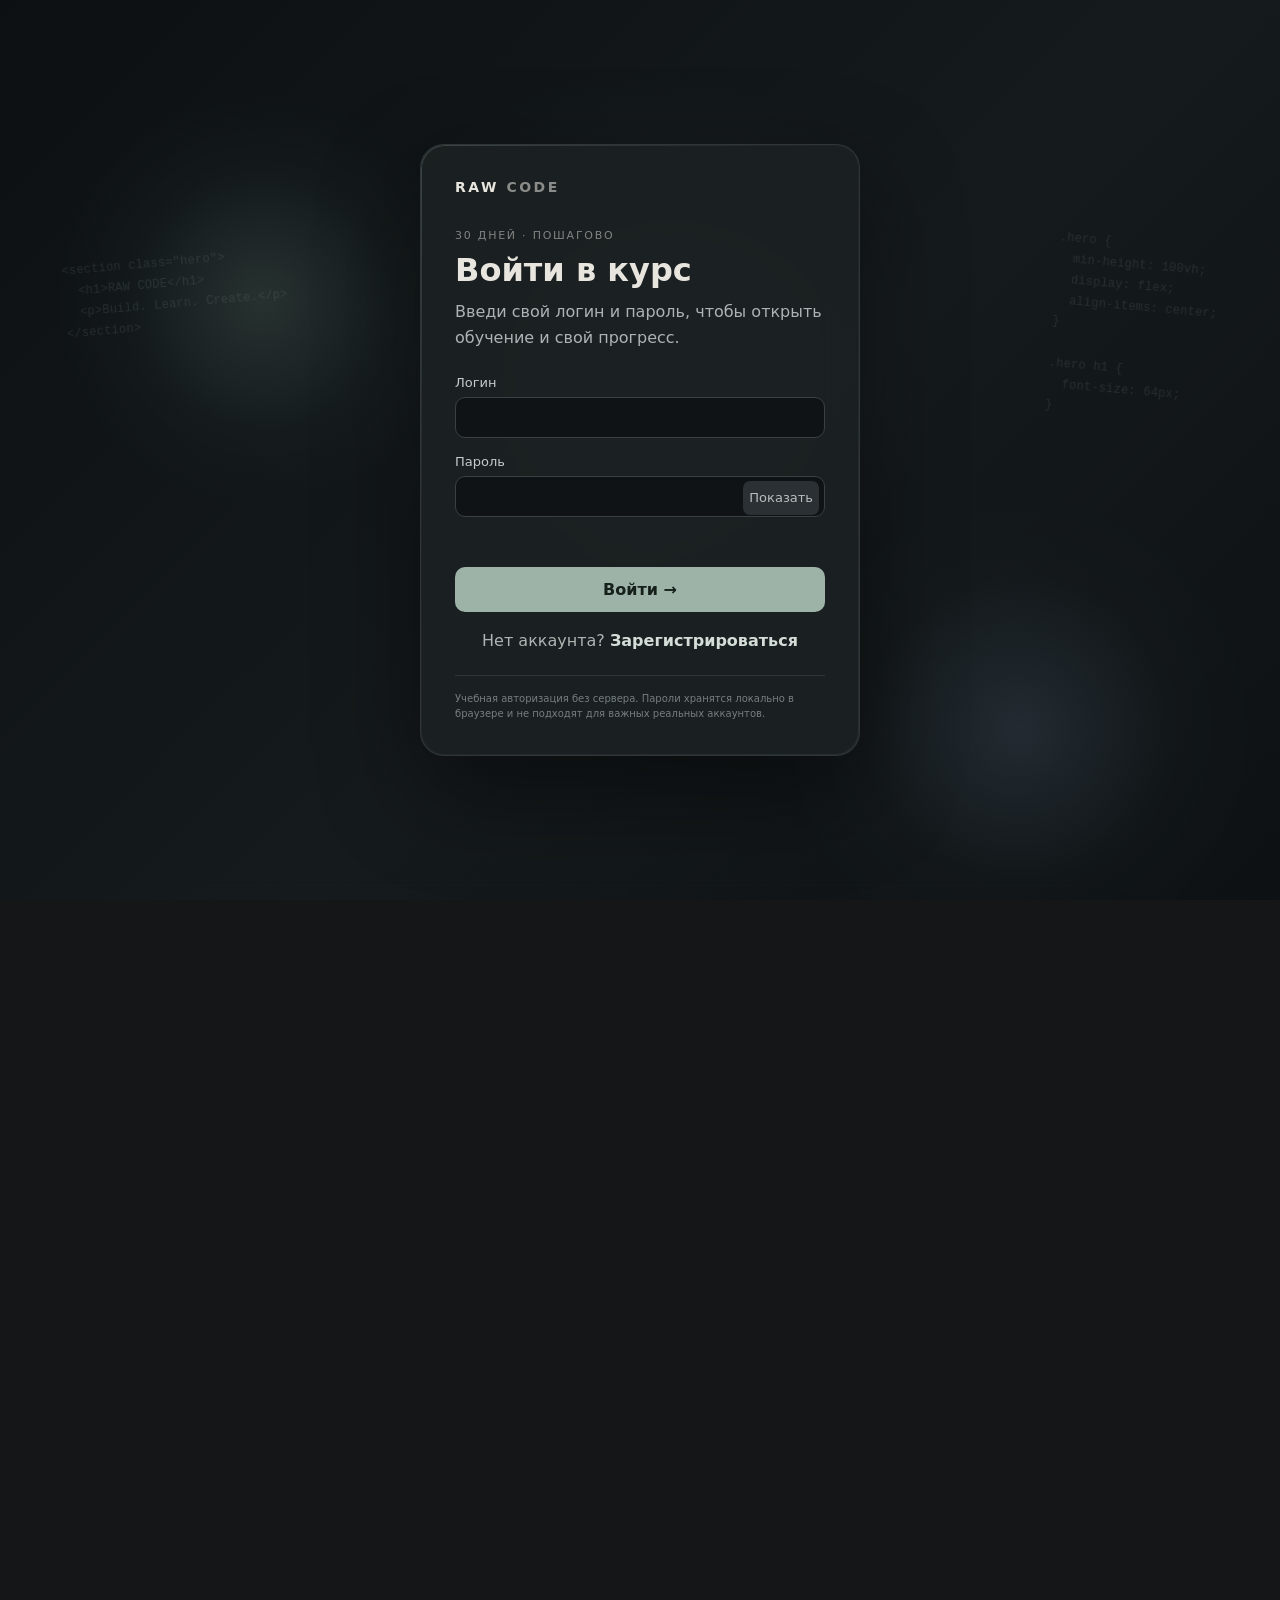
==== commit fad55e22: "Add files via upload" ====
--- a/index.html
+++ b/index.html
@@ -7,17 +7,67 @@
 <link rel="stylesheet" href="styles.css">
 </head>
 <body>
-<div class="app">
+<div class="auth-screen" id="authScreen">
+  <div class="auth-atmosphere" aria-hidden="true">
+    <div class="auth-orb orb-one"></div><div class="auth-orb orb-two"></div>
+    <div class="auth-grid"></div>
+    <pre class="auth-code code-left">&lt;section class="hero"&gt;
+  &lt;h1&gt;RAW CODE&lt;/h1&gt;
+  &lt;p&gt;Build. Learn. Create.&lt;/p&gt;
+&lt;/section&gt;</pre>
+    <pre class="auth-code code-right">.hero {
+  min-height: 100vh;
+  display: flex;
+  align-items: center;
+}
+
+.hero h1 {
+  font-size: 64px;
+}</pre>
+  </div>
+  <div class="auth-card">
+    <div class="auth-brand">RAW <span>CODE</span></div>
+    <div id="loginView">
+      <div class="auth-kicker">30 ДНЕЙ · ПОШАГОВО</div>
+      <h1>Войти в курс</h1>
+      <p>Введи свой логин и пароль, чтобы открыть обучение и свой прогресс.</p>
+      <form id="loginForm">
+        <label>Логин<input id="loginUsername" autocomplete="username" required minlength="3"></label>
+        <label>Пароль<div class="password-wrap"><input id="loginPassword" type="password" autocomplete="current-password" required><button type="button" data-toggle-password="loginPassword">Показать</button></div></label>
+        <div class="auth-error" id="loginError"></div>
+        <button class="auth-primary" type="submit">Войти →</button>
+      </form>
+      <button class="auth-link" id="showRegister">Нет аккаунта? <b>Зарегистрироваться</b></button>
+    </div>
+    <div id="registerView" hidden>
+      <div class="auth-kicker">НОВЫЙ АККАУНТ</div>
+      <h1>Регистрация</h1>
+      <p>Придумай логин и пароль. Они будут сохранены в этом браузере.</p>
+      <form id="registerForm">
+        <label>Логин<input id="registerUsername" autocomplete="username" required minlength="3" maxlength="24"></label>
+        <label>Пароль<div class="password-wrap"><input id="registerPassword" type="password" autocomplete="new-password" required minlength="6"><button type="button" data-toggle-password="registerPassword">Показать</button></div></label>
+        <label>Повторить пароль<input id="registerPassword2" type="password" autocomplete="new-password" required minlength="6"></label>
+        <div class="auth-error" id="registerError"></div>
+        <button class="auth-primary" type="submit">Создать аккаунт →</button>
+      </form>
+      <button class="auth-link" id="showLogin">Уже есть аккаунт? <b>Войти</b></button>
+    </div>
+    <div class="auth-security">Учебная авторизация без сервера. Пароли хранятся локально в браузере и не подходят для важных реальных аккаунтов.</div>
+  </div>
+</div>
+<div class="app" id="app">
 <aside class="sidebar" id="sidebar">
   <div class="brand"><strong>RAW CODE</strong><span>30 ДНЕЙ · ПОШАГОВО</span></div>
-  <div class="progress-card"><div class="progress-head"><b>Прогресс</b><strong id="progressText">0%</strong></div><div class="progress-bar"><i id="progressBar"></i></div><small id="progressSub">0 из 30 дней</small></div>
+  <div class="progress-card"><div class="progress-head"><b>Пройдено дней</b><strong id="progressText">0%</strong></div><div class="progress-bar"><i id="progressBar"></i></div><small id="progressSub">0 из 30 дней</small><div class="days-counter"><span id="completedDaysBig">0</span><span>/ 30 дней пройдено</span></div></div>
   <button class="continue-btn" id="continueBtn">▶ Продолжить</button>
   <div class="side-nav-label">Навигация</div><nav class="side-nav"><button data-scroll="roadmap">Путь курса</button><button data-scroll="days">Все 30 дней</button><button data-scroll="catalog">Каталог команд</button><button data-scroll="lab">Code Lab</button><a href="final-site/index.html" target="_blank" rel="noopener">Итоговый сайт ↗</a></nav><div class="nav-label">Уроки</div><nav id="dayNav"></nav>
 </aside>
 <main class="main">
-<header class="topbar"><button class="icon-btn" id="menuBtn">☰</button><div class="top-brand"><b>RAW CODE</b><span>HTML → CSS → JavaScript</span></div><nav class="top-nav" aria-label="Навигация"><button data-scroll="roadmap">Путь</button><button data-scroll="days">30 дней</button><button data-scroll="catalog">Каталог</button><button data-scroll="lab">Code Lab</button><a href="final-site/index.html" target="_blank" rel="noopener">Итоговый сайт ↗</a></nav><button class="ghost small" id="resetBtn">Сбросить</button></header>
-<section class="hero"><div><span class="eyebrow">MICROSTEP MANUAL</span><h1>Не копируй.<br><em>Понимай и пиши.</em></h1><p>Каждый урок разбит на маленькие действия: <b>что открыть → что написать → что это значит → что изменится → как связать с предыдущим кодом → как проверить результат.</b></p><div class="hero-actions"><button class="primary" id="heroStart">Начать обучение →</button><button class="ghost" id="roadmapBtn">Показать путь</button></div></div><div class="hero-note"><b>Правило курса</b><span>1. Одна маленькая задача</span><span>2. Пишем руками</span><span>3. Сохраняем</span><span>4. Смотрим результат</span><span>5. Объединяем</span><span>6. Ищем ошибку</span></div></section>
-<section class="section" id="roadmap"><div class="section-head"><span>ПУТЬ</span><h2>Один сайт → 30 шагов</h2><p>Один проект проходит весь путь от пустого HTML до интерактивного сайта. День 30 — новый экзаменационный проект.</p></div><div class="phase-grid" id="phaseGrid"></div><div class="roadmap-grid" id="roadmapGrid"></div></section>
+<header class="topbar"><button class="icon-btn" id="menuBtn">☰</button><div class="top-brand"><b>RAW CODE</b><span>HTML → CSS → JavaScript</span></div><nav class="top-nav" aria-label="Навигация"><button data-scroll="roadmap">Путь</button><button data-scroll="days">30 дней</button><button data-scroll="catalog">Каталог</button><button data-scroll="lab">Code Lab</button><a href="final-site/index.html" target="_blank" rel="noopener">Итоговый сайт ↗</a></nav><div class="top-user"><span id="currentUser"></span><button class="ghost small" id="logoutBtn">Выйти</button><button class="ghost small" id="resetBtn">Сбросить</button></div></header>
+<section class="hero"><div><span class="eyebrow">MICROSTEP MANUAL</span><h1>Не копируй.<br><em>Понимай и пиши.</em></h1><p>Каждый урок разбит на маленькие действия: <b>что открыть → что написать → что это значит → что изменится → как связать с предыдущим кодом → как проверить результат.</b></p><div class="hero-actions"><button class="primary" id="heroStart">Начать обучение →</button><button class="ghost" id="roadmapBtn">Показать путь</button></div></div><div class="hero-code"><div class="code-head"><span>index.html</span><span>CSS → JS</span></div><pre><span>&lt;section</span> <em>class="hero"</em><span>&gt;</span>
+  <span>&lt;h1&gt;</span>RAW CODE<span>&lt;/h1&gt;</span>
+<span>&lt;/section&gt;</span></pre><div class="code-caret">● Пишем → проверяем → объединяем</div></div><div class="hero-note"><b>Правило курса</b><span>1. Одна маленькая задача</span><span>2. Пишем руками</span><span>3. Сохраняем</span><span>4. Смотрим результат</span><span>5. Объединяем</span><span>6. Ищем ошибку</span></div></section>
+<section class="section" id="roadmap"><div class="section-head"><span>ПУТЬ КУРСА</span><h2>Один сайт → 30 шагов</h2><p>Один проект проходит путь от пустого HTML до интерактивного сайта. Каждый день — одна понятная задача, маленький фрагмент кода и результат. День 30 — новый экзаменационный проект.</p></div><div class="course-principle"><div><b>Как учимся</b><span>Код → результат → связь → следующий код</span></div><div><b>Главное</b><span>Не копируем большой блок. Пишем маленькими частями и понимаем каждую.</span></div></div><div class="phase-grid" id="phaseGrid"></div><div class="roadmap-grid" id="roadmapGrid"></div></section>
 <section class="section" id="days"><div class="section-head section-head-row"><div><span>МАТЕРИАЛЫ</span><h2>Все 30 дней</h2><p>Нажми любой день. Урок откроется на весь экран, а полный эталонный код будет только в самом конце.</p></div><button class="section-toggle" id="daysCollapse">Свернуть</button></div><div id="daysBody"><div class="day-grid" id="dayGrid"></div></div></section>
 <section class="section" id="catalog"><div class="section-head"><span>СПРАВОЧНИК</span><h2>Каталог команд</h2><p>Не просто список: что означает команда, когда использовать, куда вставлять, короткий пример и типичная ошибка.</p></div><div class="catalog-tools"><button class="catalog-collapse" id="catalogCollapse">Свернуть каталог</button><input id="catalogSearch" type="search" placeholder="Например: h1, img, flex, grid, querySelector…"><div class="tabs"><button class="tab active" data-cat="HTML">HTML</button><button class="tab" data-cat="CSS">CSS</button><button class="tab" data-cat="JS">JavaScript</button></div></div><div id="catalogBody"><div id="catalogList" class="catalog-list"></div></div></section>
 <section class="section" id="lab"><div class="section-head"><span>ПРАКТИКА</span><h2>Code Lab</h2><p>Можно собрать комбинацию из урока, увидеть результат и получить базовую диагностику. Это учебная площадка, а не замена VS Code.</p></div><div class="lab-tabs"><button class="lab-tab active" data-editor="html">HTML</button><button class="lab-tab" data-editor="css">CSS</button><button class="lab-tab" data-editor="js">JavaScript</button></div><div class="lab-grid"><div class="editors"><div class="editor-pane active" data-pane="html"><textarea id="labHtml" spellcheck="false"></textarea></div><div class="editor-pane" data-pane="css"><textarea id="labCss" spellcheck="false"></textarea></div><div class="editor-pane" data-pane="js"><textarea id="labJs" spellcheck="false"></textarea></div><div class="lab-actions"><button class="primary" id="runLab">▶ Запустить и проверить</button><button class="ghost" id="exampleLab">Загрузить пример</button><button class="ghost" id="clearLab">Очистить</button></div></div><div class="preview-box"><div class="preview-head"><b>Результат</b><span id="labStatus">Готово</span></div><iframe id="labPreview" title="Предпросмотр" sandbox="allow-scripts"></iframe><div id="labDiagnostics" class="diagnostics"><div class="empty">После запуска здесь появятся ошибки и способы исправления.</div></div></div></div></section>
@@ -33,6 +83,6 @@
     <div class="lesson-bottom"><button class="ghost" id="prevDay">← Предыдущий</button><button class="primary" id="completeDay">Отметить ✓</button><button class="ghost" id="nextDay">Следующий →</button></div>
   </div>
 </section>
-<script src="course-data.js"></script><script src="app.js"></script>
+<script src="auth.js"></script><script src="course-data.js"></script><script src="deep-guides.js"></script><script src="app.js"></script>
 </body>
 </html>
--- a/styles.css
+++ b/styles.css
@@ -1,6 +1,16 @@
-*{box-sizing:border-box}html{scroll-behavior:smooth}body{margin:0;background:#080909;color:#f5f3ed;font-family:Inter,system-ui,-apple-system,"Segoe UI",sans-serif;overflow-x:hidden}button,input,textarea{font:inherit}button{cursor:pointer}.app{min-height:100vh}.sidebar{position:fixed;left:0;top:0;bottom:0;width:320px;padding:26px 20px;background:#0c0e0f;border-right:1px solid #292d31;overflow:auto;z-index:60}.brand{display:flex;flex-direction:column;gap:4px;margin-bottom:24px}.brand strong{font-size:20px}.brand span,.nav-label,.section-head>span,.eyebrow,.top-brand span{font-size:11px;letter-spacing:.15em;text-transform:uppercase;color:#81909a}.progress-card,.day-card,.catalog-item,.resource,.editors,.preview-box,.roadmap-item,.phase-card,.lesson-intro,.diag,.micro-step,.mini-result,.combine-box,.lesson-end{border:1px solid #292d31;background:#111315;border-radius:18px}.progress-card{padding:18px;margin-bottom:12px}.progress-head{display:flex;justify-content:space-between}.progress-head strong{color:#d7ff3f}.progress-bar{height:8px;background:#2a2e33;border-radius:99px;overflow:hidden;margin:13px 0 9px}.progress-bar i{display:block;height:100%;width:0;background:#d7ff3f}.progress-card small{color:#7e8990}.continue-btn,.primary,.ghost,.icon-btn,.tab,.lab-tab{min-height:46px;padding:0 15px;border-radius:13px;border:1px solid #292d31;background:#151719;color:#f5f3ed}.continue-btn{width:100%;font-weight:800;margin-bottom:20px}.primary{background:#d7ff3f;color:#090a0a;border-color:#d7ff3f;font-weight:800}.nav-label{margin-bottom:9px}#dayNav{display:flex;flex-direction:column;gap:4px}.day-link{display:grid;grid-template-columns:38px 1fr;gap:8px;border:0;background:transparent;color:#aab1b7;text-align:left;padding:9px;border-radius:10px}.day-link:hover,.day-link.active{background:#171a1c;color:#fff}.day-link.done .day-num{color:#d7ff3f}.day-num{color:#68737a}.day-link-title{font-size:13px;line-height:1.35}.main{margin-left:320px;min-width:0}.topbar{height:72px;position:sticky;top:0;z-index:40;display:flex;align-items:center;justify-content:space-between;padding:0 34px;background:rgba(8,9,9,.9);backdrop-filter:blur(14px);border-bottom:1px solid #292d31}.icon-btn{display:none}.top-brand{display:flex;gap:15px;align-items:center}.hero,.section,.footer{max-width:1220px;margin:auto;padding-left:34px;padding-right:34px}.hero{padding-top:90px;padding-bottom:75px;display:grid;grid-template-columns:minmax(0,1fr) 250px;gap:50px;align-items:end}.eyebrow{display:inline-block;margin-bottom:18px}.hero h1{font-size:clamp(52px,7vw,94px);line-height:.92;letter-spacing:-.055em;margin:0 0 25px}.hero h1 em{font-style:normal;color:#d7ff3f}.hero p{font-size:18px;line-height:1.65;color:#a6adb3;max-width:800px}.hero-actions{display:flex;gap:9px;flex-wrap:wrap}.hero-note{border-left:1px solid #3a4146;padding-left:20px;display:flex;flex-direction:column;gap:9px;color:#8f999f}.hero-note b{color:#fff}.section{padding-top:65px;padding-bottom:65px}.section-head{margin-bottom:24px}.section-head h2{font-size:clamp(32px,4vw,55px);letter-spacing:-.045em;margin:8px 0 10px}.section-head p{margin:0;color:#a2aab0;line-height:1.6}.phase-grid{display:grid;grid-template-columns:repeat(5,1fr);gap:9px;margin-bottom:16px}.phase-card{padding:18px;min-height:165px}.phase-card>b{color:#d7ff3f;font-size:12px;letter-spacing:.08em}.phase-card h3{font-size:17px;line-height:1.25;margin:13px 0 8px}.phase-card p{margin:0;color:#939da4;font-size:13px;line-height:1.55}.roadmap-grid{display:grid;grid-template-columns:repeat(5,1fr);gap:9px}.roadmap-item{text-align:left;padding:15px;min-height:100px;color:#fff}.roadmap-item strong{display:block;color:#6f7a81;font-size:12px;margin-bottom:15px}.roadmap-item b{font-size:14px;line-height:1.35}.day-grid{display:grid;grid-template-columns:repeat(3,1fr);gap:11px}.day-card{text-align:left;padding:19px;color:#fff;transition:.18s}.day-card:hover{border-color:#4b545b;transform:translateY(-2px)}.day-card-top{display:flex;justify-content:space-between;margin-bottom:24px}.day-card-num{color:#727d84;font-size:12px}.day-card-status{font-size:12px;color:#d7ff3f}.day-card h3{font-size:18px;margin:0 0 8px}.day-card p{margin:0;color:#9da6ac;line-height:1.55;font-size:14px}.day-card small{display:block;color:#737d87;margin-top:10px}.catalog-tools{display:flex;gap:10px;margin-bottom:16px;align-items:stretch;flex-wrap:wrap}.catalog-tools input{flex:1;min-width:260px;min-height:48px;background:#111315;color:#fff;border:1px solid #292d31;border-radius:13px;padding:0 14px;outline:0}.tabs,.lab-tabs{display:flex;gap:7px;overflow:auto}.tab.active{background:#d7ff3f;color:#090a0a;border-color:#d7ff3f;font-weight:800}.catalog-collapse{border:1px solid #30353a;background:#15181d;color:#fff;border-radius:10px;padding:11px 14px}.catalog-list{display:grid;grid-template-columns:repeat(2,1fr);gap:9px}.catalog-item{display:grid;grid-template-columns:minmax(180px,.55fr) 1.45fr;gap:18px;padding:17px}.catalog-command code{display:inline-block;color:#d7ff3f;background:#1b1e21;border:1px solid #30353a;border-radius:7px;padding:5px 8px;white-space:pre-wrap;line-height:1.5}.catalog-item p{color:#9da6ac;font-size:14px;line-height:1.5;margin:7px 0}.catalog-example{border:1px solid #292d31;background:#0b0c0d;border-radius:10px;padding:10px;margin:10px 0}.catalog-example pre{margin:7px 0 0;white-space:pre-wrap;overflow:auto;color:#d7ff3f;font:13px/1.55 Consolas,monospace}.lab-grid{display:grid;grid-template-columns:1fr 1fr;gap:11px}.editors,.preview-box{overflow:hidden}.editor-pane{display:none;height:420px}.editor-pane.active{display:block}.editor-pane textarea{width:100%;height:100%;resize:none;border:0;outline:0;background:#0b0c0d;color:#e7e9e8;padding:18px;font:14px/1.6 Consolas,monospace}.lab-actions{display:flex;gap:8px;flex-wrap:wrap;padding:11px;border-top:1px solid #292d31}.preview-head{height:48px;padding:0 14px;display:flex;align-items:center;justify-content:space-between;border-bottom:1px solid #292d31}.preview-head span{color:#89949b;font-size:12px}#labPreview{display:block;width:100%;height:300px;background:#fff;border:0}.diagnostics{padding:12px;max-height:240px;overflow:auto;border-top:1px solid #292d31}.empty{color:#7e898f;font-size:13px;line-height:1.5}.diag{padding:12px;margin-bottom:8px}.diag.error{border-color:#663838}.diag.warn{border-color:#655a32}.diag-title{font-weight:800}.diag-text{color:#a6adb3;font-size:13px;line-height:1.5;margin-top:5px}.resources-grid{display:grid;grid-template-columns:repeat(2,1fr);gap:9px}.resource{display:block;text-decoration:none;padding:17px}.resource b{display:block;margin-bottom:6px;color:#fff}.resource span{color:#9da6ac;font-size:14px;line-height:1.5}.footer{padding-top:40px;padding-bottom:80px;color:#68737a;font-size:13px}.overlay{display:none;position:fixed;inset:0;background:rgba(0,0,0,.72);z-index:70}.overlay.show{display:block}.lesson-modal{display:none;position:fixed;inset:0;z-index:80;background:rgba(5,6,6,.98)}.lesson-modal.open{display:block}.lesson-shell{height:100%;max-width:1220px;margin:auto;background:#0c0e0f;display:flex;flex-direction:column}.lesson-top{padding:24px 32px;border-bottom:1px solid #292d31;display:flex;justify-content:space-between;gap:20px;flex:0 0 auto}.lesson-top>div{min-width:0;flex:1}.lesson-top span{color:#7f8a91;font-size:12px;letter-spacing:.12em;text-transform:uppercase}.lesson-top h2{font-size:clamp(28px,4vw,48px);letter-spacing:-.045em;margin:6px 0}.lesson-top p{color:#a2aab0;margin:0;line-height:1.5}.lesson-progress{height:5px;background:#24282d;border-radius:99px;margin-top:14px;overflow:hidden}.lesson-progress i{display:block;width:0;height:100%;background:#d7ff3f}.close{width:48px;height:48px;flex:0 0 auto;border:1px solid #292d31;background:#111315;color:#fff;border-radius:13px;font-size:28px}.lesson-content{padding:30px 32px 100px;overflow:auto}.lesson-intro{padding:20px;margin-bottom:28px}.lesson-badge,.block-kicker{color:#d7ff3f;font-size:11px;letter-spacing:.13em;text-transform:uppercase;font-weight:800}.lesson-intro h3{font-size:25px;margin:7px 0}.lesson-intro p,.lesson-block p,.lesson-block li{color:#aeb6be;line-height:1.7}.intro-grid{display:grid;grid-template-columns:repeat(3,1fr);gap:9px;margin-top:17px}.intro-grid>div{background:#0b0d0e;border:1px solid #292d31;border-radius:12px;padding:12px}.intro-grid b,.intro-grid span{display:block}.intro-grid b{font-size:11px;color:#7e8a91;text-transform:uppercase;letter-spacing:.08em;margin-bottom:5px}.intro-grid span{color:#fff;font-size:14px}.teacher-callout,.teacher-note,.connect-card,.result-card{border:1px solid #39454d;background:#111416;border-radius:15px;padding:15px;color:#aeb6be;line-height:1.65}.teacher-callout{border-color:#5a692e;margin-top:14px}.teacher-callout b{color:#d7ff3f}.lesson-block{margin-bottom:34px}.lesson-block h3{font-size:25px;margin:8px 0 12px}.lesson-block h4{font-size:18px;margin-top:22px}.open-grid{display:grid;grid-template-columns:1fr 1fr;gap:10px}.open-grid>div{border:1px solid #292d31;border-radius:14px;background:#101315;padding:16px}.open-grid b{color:#fff}.open-grid ul{margin-bottom:0}.teacher-note{margin-top:12px}.teacher-flow{display:grid;gap:8px}.teacher-step{display:grid;grid-template-columns:30px 1fr;gap:10px;align-items:start;padding:10px 0;border-bottom:1px solid #24282d;color:#aeb6be;line-height:1.55}.teacher-step b{width:27px;height:27px;border-radius:50%;display:grid;place-items:center;background:#d7ff3f;color:#111;font-size:11px}.micro-list{display:grid;gap:12px}.micro-step{padding:17px;background:#101315}.micro-head{display:flex;justify-content:space-between;gap:10px;align-items:center;margin-bottom:10px}.micro-head span{font-size:11px;color:#727e86;letter-spacing:.1em}.micro-head b{font-size:11px;color:#d7ff3f;text-transform:uppercase;letter-spacing:.08em}.micro-step h4{font-size:18px;line-height:1.45;margin:0 0 14px;color:#fff}.step-meta{display:grid;grid-template-columns:.7fr 1.3fr;gap:9px}.step-meta>div,.step-explain>div{border:1px solid #292d31;background:#0b0d0e;border-radius:11px;padding:12px}.step-meta b,.step-explain b{display:block;color:#7f8b92;font-size:11px;text-transform:uppercase;letter-spacing:.07em;margin-bottom:7px}.step-meta span,.step-explain p{color:#b5bdc2;font-size:13px;line-height:1.55;margin:0}.step-meta code{display:block;color:#d7ff3f;white-space:pre-wrap;overflow:auto;font:13px/1.55 Consolas,monospace}.step-explain{display:grid;grid-template-columns:1fr 1fr;gap:9px;margin-top:9px}.connection-diagram{display:grid;grid-template-columns:1fr auto 1fr auto 1fr;gap:9px;align-items:center;margin:16px 0}.connection-diagram div{border:1px solid #30353a;background:#111416;border-radius:14px;padding:15px;text-align:center}.connection-diagram b{display:block;color:#d7ff3f;margin-bottom:5px}.connection-diagram span{display:block;color:#a2abb1;font-size:13px;line-height:1.4}.connection-diagram i{color:#6f7a81;font-size:22px;font-style:normal}.chain-list{display:grid;gap:7px}.chain-row{display:grid;grid-template-columns:28px 70px 1fr;gap:9px;align-items:start;padding:10px 0;border-bottom:1px solid #24282d}.chain-row>span{width:25px;height:25px;display:grid;place-items:center;border-radius:50%;background:#1d2125;color:#d7ff3f;font-size:11px}.chain-row>b{font-size:11px;color:#fff;text-transform:uppercase;padding-top:5px}.chain-row code{color:#d5dbde;font:12px/1.5 Consolas,monospace;white-space:pre-wrap}.chain-row p{grid-column:3;margin:0!important;font-size:12px!important;color:#7f8a91!important}.combine-box{padding:17px;display:flex;justify-content:space-between;gap:20px;align-items:center}.combine-box ul{margin:8px 0 0}.mini-result{overflow:hidden;margin-top:12px}.mini-result-head{padding:12px 14px;display:flex;justify-content:space-between;border-bottom:1px solid #292d31}.mini-result-head span{color:#7f8a91;font-size:12px}.mini-result iframe{display:block;width:100%;height:330px;background:#fff;border:0}.result-card{border-color:#52672c}.result-card ul{margin-bottom:0}.challenge{padding:18px;border:1px solid #53621f;background:#171c0d;border-radius:16px}.challenge b{color:#d7ff3f}.lesson-end{padding:18px;border-color:#52672c;background:#11170c}.lesson-end b{color:#d7ff3f}.lesson-end p{margin:6px 0 0;color:#9ca6ad;line-height:1.6}.code-reveal{border:1px solid #30353a;border-radius:13px;background:#0b0c0d;padding:12px}.code-reveal summary{cursor:pointer;color:#d7ff3f;font-weight:800}.code-reveal pre{white-space:pre-wrap;overflow:auto;color:#e8ebed;font:13px/1.6 Consolas,monospace;margin:14px 0 0}.lesson-bottom{display:flex;gap:9px;padding:12px 18px;border-top:1px solid #292d31;background:#0c0e0f;flex:0 0 auto}.lesson-bottom button{flex:1}.lesson-bottom .primary{flex:1.2}.fatal{padding:20px;background:#411;color:#fff}
+*{box-sizing:border-box}html{scroll-behavior:smooth}body{margin:0;background:#080909;color:#f5f3ed;font-family:Inter,system-ui,-apple-system,"Segoe UI",sans-serif;overflow-x:hidden}button,input,textarea{font:inherit}button{cursor:pointer}.app{min-height:100vh}.sidebar{position:fixed;left:0;top:0;bottom:0;width:320px;padding:26px 20px;background:#0c0e0f;border-right:1px solid #292d31;overflow:auto;z-index:60}.brand{display:flex;flex-direction:column;gap:4px;margin-bottom:24px}.brand strong{font-size:20px}.brand span,.nav-label,.section-head>span,.eyebrow,.top-brand span{font-size:11px;letter-spacing:.15em;text-transform:uppercase;color:#81909a}.progress-card,.day-card,.catalog-item,.resource,.editors,.preview-box,.roadmap-item,.phase-card,.lesson-intro,.diag,.micro-step,.mini-result,.combine-box,.lesson-end{border:1px solid #292d31;background:#111315;border-radius:18px}.progress-card{padding:18px;margin-bottom:12px}.progress-head{display:flex;justify-content:space-between}.progress-head strong{color:#d7ff3f}.progress-bar{height:8px;background:#2a2e33;border-radius:99px;overflow:hidden;margin:13px 0 9px}.progress-bar i{display:block;height:100%;width:0;background:#d7ff3f}.progress-card small{color:#7e8990}.continue-btn,.primary,.ghost,.icon-btn,.tab,.lab-tab{min-height:46px;padding:0 15px;border-radius:13px;border:1px solid #292d31;background:#151719;color:#f5f3ed}.continue-btn{width:100%;font-weight:800;margin-bottom:20px}.primary{background:#d7ff3f;color:#090a0a;border-color:#d7ff3f;font-weight:800}.nav-label{margin-bottom:9px}#dayNav{display:flex;flex-direction:column;gap:4px}.day-link{display:grid;grid-template-columns:38px 1fr;gap:8px;border:0;background:transparent;color:#aab1b7;text-align:left;padding:9px;border-radius:10px}.day-link:hover,.day-link.active{background:#171a1c;color:#fff}.day-link.done .day-num{color:#d7ff3f}.day-num{color:#68737a}.day-link-title{font-size:13px;line-height:1.35}.main{margin-left:320px;min-width:0}.topbar{height:72px;position:sticky;top:0;z-index:40;display:flex;align-items:center;justify-content:space-between;padding:0 34px;background:rgba(8,9,9,.9);backdrop-filter:blur(14px);border-bottom:1px solid #292d31}.icon-btn{display:none}.top-brand{display:flex;gap:15px;align-items:center}.hero,.section,.footer{max-width:1220px;margin:auto;padding-left:34px;padding-right:34px}.hero{padding-top:76px;padding-bottom:65px;display:grid;grid-template-columns:minmax(0,1fr) 250px;gap:50px;align-items:end}.eyebrow{display:inline-block;margin-bottom:18px}.hero h1{font-size:clamp(52px,7vw,94px);line-height:.92;letter-spacing:-.055em;margin:0 0 25px}.hero h1 em{font-style:normal;color:#d7ff3f}.hero p{font-size:18px;line-height:1.65;color:#a6adb3;max-width:800px}.hero-actions{display:flex;gap:9px;flex-wrap:wrap}
+.hero-code{margin-top:30px;max-width:650px;border:1px solid #2b3236;background:#0d1012;border-radius:16px;overflow:hidden;box-shadow:0 18px 50px rgba(0,0,0,.18)}
+.code-head{display:flex;justify-content:space-between;padding:10px 14px;border-bottom:1px solid #242a2e;color:#77838a;font:11px Consolas,monospace;text-transform:uppercase;letter-spacing:.1em}
+.hero-code pre{margin:0;padding:18px 20px;color:#d9dfe2;font:14px/1.7 Consolas,monospace}.hero-code pre span{color:#8d999f}.hero-code pre em{color:#d7ff3f;font-style:normal}.code-caret{padding:0 20px 15px;color:#8c989f;font-size:11px}
+.days-counter{display:flex;align-items:baseline;gap:7px;margin-top:14px;padding-top:13px;border-top:1px solid #292d31}.days-counter span:first-child{font-size:30px;font-weight:900;color:#d7ff3f;line-height:1}.days-counter span:last-child{font-size:12px;color:#7e8990}
+.hero-note{border-left:1px solid #3a4146;padding-left:20px;display:flex;flex-direction:column;gap:9px;color:#8f999f}.hero-note b{color:#fff}.section{padding-top:65px;padding-bottom:65px}.section-head{margin-bottom:24px}.section-head h2{font-size:clamp(32px,4vw,55px);letter-spacing:-.045em;margin:8px 0 10px}.section-head p{margin:0;color:#a2aab0;line-height:1.6}.phase-grid{display:grid;grid-template-columns:repeat(5,1fr);gap:9px;margin-bottom:16px}.phase-card{padding:18px;min-height:165px}.phase-card>b{color:#d7ff3f;font-size:12px;letter-spacing:.08em}.phase-card h3{font-size:17px;line-height:1.25;margin:13px 0 8px}.phase-card p{margin:0;color:#939da4;font-size:13px;line-height:1.55}.roadmap-grid{display:grid;grid-template-columns:repeat(5,1fr);gap:9px}.roadmap-item{text-align:left;padding:15px;min-height:100px;color:#fff}.roadmap-item strong{display:block;color:#6f7a81;font-size:12px;margin-bottom:15px}.roadmap-item b{font-size:14px;line-height:1.35}.day-grid{display:grid;grid-template-columns:repeat(3,1fr);gap:11px}.day-card{text-align:left;padding:19px;color:#fff;transition:.18s}.day-card:hover{border-color:#4b545b;transform:translateY(-2px)}.day-card-top{display:flex;justify-content:space-between;margin-bottom:24px}.day-card-num{color:#727d84;font-size:12px}.day-card-status{font-size:12px;color:#d7ff3f}.day-card h3{font-size:18px;margin:0 0 8px}.day-card p{margin:0;color:#9da6ac;line-height:1.55;font-size:14px}.day-card small{display:block;color:#737d87;margin-top:10px}.catalog-tools{display:flex;gap:10px;margin-bottom:16px;align-items:stretch;flex-wrap:wrap}.catalog-tools input{flex:1;min-width:260px;min-height:48px;background:#111315;color:#fff;border:1px solid #292d31;border-radius:13px;padding:0 14px;outline:0}.tabs,.lab-tabs{display:flex;gap:7px;overflow:auto}.tab.active{background:#d7ff3f;color:#090a0a;border-color:#d7ff3f;font-weight:800}.catalog-collapse{border:1px solid #30353a;background:#15181d;color:#fff;border-radius:10px;padding:11px 14px}.catalog-list{display:grid;grid-template-columns:repeat(2,1fr);gap:9px}.catalog-item{display:grid;grid-template-columns:minmax(180px,.55fr) 1.45fr;gap:18px;padding:17px}.catalog-command code{display:inline-block;color:#d7ff3f;background:#1b1e21;border:1px solid #30353a;border-radius:7px;padding:5px 8px;white-space:pre-wrap;line-height:1.5}.catalog-item p{color:#9da6ac;font-size:14px;line-height:1.5;margin:7px 0}.catalog-example{border:1px solid #292d31;background:#0b0c0d;border-radius:10px;padding:10px;margin:10px 0}.catalog-example pre{margin:7px 0 0;white-space:pre-wrap;overflow:auto;color:#d7ff3f;font:13px/1.55 Consolas,monospace}.lab-grid{display:grid;grid-template-columns:1fr 1fr;gap:11px}.editors,.preview-box{overflow:hidden}.editor-pane{display:none;height:420px}.editor-pane.active{display:block}.editor-pane textarea{width:100%;height:100%;resize:none;border:0;outline:0;background:#0b0c0d;color:#e7e9e8;padding:18px;font:14px/1.6 Consolas,monospace}.lab-actions{display:flex;gap:8px;flex-wrap:wrap;padding:11px;border-top:1px solid #292d31}.preview-head{height:48px;padding:0 14px;display:flex;align-items:center;justify-content:space-between;border-bottom:1px solid #292d31}.preview-head span{color:#89949b;font-size:12px}#labPreview{display:block;width:100%;height:300px;background:#fff;border:0}.diagnostics{padding:12px;max-height:240px;overflow:auto;border-top:1px solid #292d31}.empty{color:#7e898f;font-size:13px;line-height:1.5}.diag{padding:12px;margin-bottom:8px}.diag.error{border-color:#663838}.diag.warn{border-color:#655a32}.diag-title{font-weight:800}.diag-text{color:#a6adb3;font-size:13px;line-height:1.5;margin-top:5px}.resources-grid{display:grid;grid-template-columns:repeat(2,1fr);gap:9px}.resource{display:block;text-decoration:none;padding:17px}.resource b{display:block;margin-bottom:6px;color:#fff}.resource span{color:#9da6ac;font-size:14px;line-height:1.5}.footer{padding-top:40px;padding-bottom:80px;color:#68737a;font-size:13px}.overlay{display:none;position:fixed;inset:0;background:rgba(0,0,0,.72);z-index:70}.overlay.show{display:block}.lesson-modal{display:none;position:fixed;inset:0;z-index:80;background:rgba(5,6,6,.98)}.lesson-modal.open{display:block}.lesson-shell{height:100%;max-width:1220px;margin:auto;background:#0c0e0f;display:flex;flex-direction:column}.lesson-top{padding:24px 32px;border-bottom:1px solid #292d31;display:flex;justify-content:space-between;gap:20px;flex:0 0 auto}.lesson-top>div{min-width:0;flex:1}.lesson-top span{color:#7f8a91;font-size:12px;letter-spacing:.12em;text-transform:uppercase}.lesson-top h2{font-size:clamp(28px,4vw,48px);letter-spacing:-.045em;margin:6px 0}.lesson-top p{color:#a2aab0;margin:0;line-height:1.5}.lesson-progress{height:5px;background:#24282d;border-radius:99px;margin-top:14px;overflow:hidden}.lesson-progress i{display:block;width:0;height:100%;background:#d7ff3f}.close{width:48px;height:48px;flex:0 0 auto;border:1px solid #292d31;background:#111315;color:#fff;border-radius:13px;font-size:28px}.lesson-content{padding:30px 32px 100px;overflow:auto}.lesson-intro{padding:20px;margin-bottom:28px}.lesson-badge,.block-kicker{color:#d7ff3f;font-size:11px;letter-spacing:.13em;text-transform:uppercase;font-weight:800}.lesson-intro h3{font-size:25px;margin:7px 0}.lesson-intro p,.lesson-block p,.lesson-block li{color:#aeb6be;line-height:1.7}.intro-grid{display:grid;grid-template-columns:repeat(3,1fr);gap:9px;margin-top:17px}.intro-grid>div{background:#0b0d0e;border:1px solid #292d31;border-radius:12px;padding:12px}.intro-grid b,.intro-grid span{display:block}.intro-grid b{font-size:11px;color:#7e8a91;text-transform:uppercase;letter-spacing:.08em;margin-bottom:5px}.intro-grid span{color:#fff;font-size:14px}.teacher-callout,.teacher-note,.connect-card,.result-card{border:1px solid #39454d;background:#111416;border-radius:15px;padding:15px;color:#aeb6be;line-height:1.65}.teacher-callout{border-color:#5a692e;margin-top:14px}.teacher-callout b{color:#d7ff3f}.lesson-block{margin-bottom:34px}.lesson-block h3{font-size:25px;margin:8px 0 12px}.lesson-block h4{font-size:18px;margin-top:22px}.open-grid{display:grid;grid-template-columns:1fr 1fr;gap:10px}.open-grid>div{border:1px solid #292d31;border-radius:14px;background:#101315;padding:16px}.open-grid b{color:#fff}.open-grid ul{margin-bottom:0}.teacher-note{margin-top:12px}.teacher-flow{display:grid;gap:8px}.teacher-step{display:grid;grid-template-columns:30px 1fr;gap:10px;align-items:start;padding:10px 0;border-bottom:1px solid #24282d;color:#aeb6be;line-height:1.55}.teacher-step b{width:27px;height:27px;border-radius:50%;display:grid;place-items:center;background:#d7ff3f;color:#111;font-size:11px}.micro-list{display:grid;gap:12px}.micro-step{padding:17px;background:#101315}.micro-head{display:flex;justify-content:space-between;gap:10px;align-items:center;margin-bottom:10px}.micro-head span{font-size:11px;color:#727e86;letter-spacing:.1em}.micro-head b{font-size:11px;color:#d7ff3f;text-transform:uppercase;letter-spacing:.08em}.micro-step h4{font-size:18px;line-height:1.45;margin:0 0 14px;color:#fff}.step-meta{display:grid;grid-template-columns:.7fr 1.3fr;gap:9px}.step-meta>div,.step-explain>div{border:1px solid #292d31;background:#0b0d0e;border-radius:11px;padding:12px}.step-meta b,.step-explain b{display:block;color:#7f8b92;font-size:11px;text-transform:uppercase;letter-spacing:.07em;margin-bottom:7px}.step-meta span,.step-explain p{color:#b5bdc2;font-size:13px;line-height:1.55;margin:0}.step-meta code{display:block;color:#d7ff3f;white-space:pre-wrap;overflow:auto;font:13px/1.55 Consolas,monospace}.step-explain{display:grid;grid-template-columns:1fr 1fr;gap:9px;margin-top:9px}.connection-diagram{display:grid;grid-template-columns:1fr auto 1fr auto 1fr;gap:9px;align-items:center;margin:16px 0}.connection-diagram div{border:1px solid #30353a;background:#111416;border-radius:14px;padding:15px;text-align:center}.connection-diagram b{display:block;color:#d7ff3f;margin-bottom:5px}.connection-diagram span{display:block;color:#a2abb1;font-size:13px;line-height:1.4}.connection-diagram i{color:#6f7a81;font-size:22px;font-style:normal}.chain-list{display:grid;gap:7px}.chain-row{display:grid;grid-template-columns:28px 70px 1fr;gap:9px;align-items:start;padding:10px 0;border-bottom:1px solid #24282d}.chain-row>span{width:25px;height:25px;display:grid;place-items:center;border-radius:50%;background:#1d2125;color:#d7ff3f;font-size:11px}.chain-row>b{font-size:11px;color:#fff;text-transform:uppercase;padding-top:5px}.chain-row code{color:#d5dbde;font:12px/1.5 Consolas,monospace;white-space:pre-wrap}.chain-row p{grid-column:3;margin:0!important;font-size:12px!important;color:#7f8a91!important}.combine-box{padding:17px;display:flex;justify-content:space-between;gap:20px;align-items:center}.combine-box ul{margin:8px 0 0}.mini-result{overflow:hidden;margin-top:12px}.mini-result-head{padding:12px 14px;display:flex;justify-content:space-between;border-bottom:1px solid #292d31}.mini-result-head span{color:#7f8a91;font-size:12px}.mini-result iframe{display:block;width:100%;height:330px;background:#fff;border:0}.result-card{border-color:#52672c}.result-card ul{margin-bottom:0}.challenge{padding:18px;border:1px solid #53621f;background:#171c0d;border-radius:16px}.challenge b{color:#d7ff3f}.lesson-end{padding:18px;border-color:#52672c;background:#11170c}.lesson-end b{color:#d7ff3f}.lesson-end p{margin:6px 0 0;color:#9ca6ad;line-height:1.6}.code-reveal{border:1px solid #30353a;border-radius:13px;background:#0b0c0d;padding:12px}.code-reveal summary{cursor:pointer;color:#d7ff3f;font-weight:800}.code-reveal pre{white-space:pre-wrap;overflow:auto;color:#e8ebed;font:13px/1.6 Consolas,monospace;margin:14px 0 0}.lesson-bottom{display:flex;gap:9px;padding:12px 18px;border-top:1px solid #292d31;background:#0c0e0f;flex:0 0 auto}.lesson-bottom button{flex:1}.lesson-bottom .primary{flex:1.2}.fatal{padding:20px;background:#411;color:#fff}
 @media(max-width:1100px){.phase-grid,.roadmap-grid{grid-template-columns:repeat(3,1fr)}.day-grid{grid-template-columns:repeat(2,1fr)}}
-@media(max-width:760px){.sidebar{transform:translateX(-105%);transition:transform .25s;width:min(88vw,340px)}.sidebar.open{transform:translateX(0)}.main{margin-left:0}.topbar{padding:0 14px;height:64px}.icon-btn{display:block}.top-brand span{display:none}.hero,.section,.footer{padding-left:18px;padding-right:18px}.hero{padding-top:52px;grid-template-columns:1fr;gap:28px}.hero p{font-size:16px}.hero-note{border-left:0;border-top:1px solid #292d31;padding:17px 0 0}.phase-grid,.roadmap-grid,.day-grid,.catalog-list,.resources-grid,.lab-grid{grid-template-columns:1fr}.catalog-tools{display:grid;grid-template-columns:1fr}.catalog-tools input{min-width:0}.tabs{width:100%}.tab{flex:0 0 auto}.catalog-item{grid-template-columns:1fr}.lesson-top{padding:18px}.lesson-content{padding:20px 18px 100px}.lesson-bottom{position:sticky;bottom:0;padding:9px 10px}.lesson-bottom button{min-width:0;padding:0 8px;font-size:12px}.intro-grid,.open-grid,.step-meta,.step-explain{grid-template-columns:1fr}.connection-diagram{grid-template-columns:1fr}.connection-diagram i{transform:rotate(90deg);justify-self:center}.chain-row{grid-template-columns:28px 70px 1fr}.chain-row p{grid-column:3}.combine-box{flex-direction:column;align-items:stretch}.micro-step h4{font-size:17px}.mini-result iframe{height:280px}.editor-pane{height:320px}#labPreview{height:260px}}
+@media(max-width:760px){.sidebar{transform:translateX(-105%);transition:transform .25s;width:min(88vw,340px)}.sidebar.open{transform:translateX(0)}.main{margin-left:0}.topbar{padding:0 14px;height:64px}.icon-btn{display:block}.top-brand span{display:none}.hero,.section,.footer{padding-left:18px;padding-right:18px}.hero{padding-top:52px;grid-template-columns:1fr;gap:28px}.hero p{font-size:16px}
+.hero-code{margin-top:30px;max-width:650px;border:1px solid #2b3236;background:#0d1012;border-radius:16px;overflow:hidden;box-shadow:0 18px 50px rgba(0,0,0,.18)}
+.code-head{display:flex;justify-content:space-between;padding:10px 14px;border-bottom:1px solid #242a2e;color:#77838a;font:11px Consolas,monospace;text-transform:uppercase;letter-spacing:.1em}
+.hero-code pre{margin:0;padding:18px 20px;color:#d9dfe2;font:14px/1.7 Consolas,monospace}.hero-code pre span{color:#8d999f}.hero-code pre em{color:#d7ff3f;font-style:normal}.code-caret{padding:0 20px 15px;color:#8c989f;font-size:11px}
+.days-counter{display:flex;align-items:baseline;gap:7px;margin-top:14px;padding-top:13px;border-top:1px solid #292d31}.days-counter span:first-child{font-size:30px;font-weight:900;color:#d7ff3f;line-height:1}.days-counter span:last-child{font-size:12px;color:#7e8990}
+.hero-note{border-left:0;border-top:1px solid #292d31;padding:17px 0 0}.phase-grid,.roadmap-grid,.day-grid,.catalog-list,.resources-grid,.lab-grid{grid-template-columns:1fr}.catalog-tools{display:grid;grid-template-columns:1fr}.catalog-tools input{min-width:0}.tabs{width:100%}.tab{flex:0 0 auto}.catalog-item{grid-template-columns:1fr}.lesson-top{padding:18px}.lesson-content{padding:20px 18px 100px}.lesson-bottom{position:sticky;bottom:0;padding:9px 10px}.lesson-bottom button{min-width:0;padding:0 8px;font-size:12px}.intro-grid,.open-grid,.step-meta,.step-explain{grid-template-columns:1fr}.connection-diagram{grid-template-columns:1fr}.connection-diagram i{transform:rotate(90deg);justify-self:center}.chain-row{grid-template-columns:28px 70px 1fr}.chain-row p{grid-column:3}.combine-box{flex-direction:column;align-items:stretch}.micro-step h4{font-size:17px}.mini-result iframe{height:280px}.editor-pane{height:320px}#labPreview{height:260px}}
 @media(max-width:420px){.hero-actions{display:grid;grid-template-columns:1fr}.hero-actions button{width:100%}.hero h1{font-size:clamp(42px,13vw,62px)}.lesson-bottom{gap:5px}.lesson-bottom button{font-size:11px}}
 
 /* v6 — calm interface + strict action order */
@@ -15,7 +25,12 @@
 .primary{background:var(--accent);border-color:var(--accent);color:#fff}
 .day-link{color:#68737e}.day-link:hover,.day-link.active{background:#f0f3f7;color:#111827}.day-link.done .day-num{color:var(--accent)}
 .main{background:var(--bg)}.topbar{background:rgba(245,246,248,.94);border-bottom-color:var(--line)}
-.hero{padding-top:65px;padding-bottom:55px;grid-template-columns:minmax(0,1fr) 210px}.hero h1{color:#111827}.hero h1 em{color:var(--accent)}.hero-note{border-left-color:var(--line)}
+.hero{padding-top:65px;padding-bottom:55px;grid-template-columns:minmax(0,1fr) 210px}.hero h1{color:#111827}.hero h1 em{color:var(--accent)}
+.hero-code{margin-top:30px;max-width:650px;border:1px solid #2b3236;background:#0d1012;border-radius:16px;overflow:hidden;box-shadow:0 18px 50px rgba(0,0,0,.18)}
+.code-head{display:flex;justify-content:space-between;padding:10px 14px;border-bottom:1px solid #242a2e;color:#77838a;font:11px Consolas,monospace;text-transform:uppercase;letter-spacing:.1em}
+.hero-code pre{margin:0;padding:18px 20px;color:#d9dfe2;font:14px/1.7 Consolas,monospace}.hero-code pre span{color:#8d999f}.hero-code pre em{color:#d7ff3f;font-style:normal}.code-caret{padding:0 20px 15px;color:#8c989f;font-size:11px}
+.days-counter{display:flex;align-items:baseline;gap:7px;margin-top:14px;padding-top:13px;border-top:1px solid #292d31}.days-counter span:first-child{font-size:30px;font-weight:900;color:#d7ff3f;line-height:1}.days-counter span:last-child{font-size:12px;color:#7e8990}
+.hero-note{border-left-color:var(--line)}
 .phase-card,.roadmap-item,.day-card{border-radius:12px}.phase-card>b,.roadmap-item strong{color:#72808c}.day-card-status{color:var(--accent)}
 .catalog-tools input{background:#fff;color:var(--text);border-color:var(--line)}.tab.active{background:var(--accent);color:#fff;border-color:var(--accent)}
 .catalog-item{grid-template-columns:180px 1fr}.catalog-command code{color:#1d4ed8;background:#eff6ff;border-color:#dbeafe}.catalog-example{background:#11151a;border-color:#20262d}.catalog-example pre{color:#dbeafe}
@@ -28,7 +43,12 @@
 .lesson-content{padding:22px 28px 110px}.lesson-block,.lesson-compact-head{background:#fff;border:1px solid var(--line);border-radius:12px;box-shadow:none}.lesson-block{padding:22px;margin-bottom:14px}.lesson-compact-head{display:grid;grid-template-columns:1fr 1fr;gap:12px;padding:14px;margin-bottom:14px}.lesson-target,.lesson-rule{display:flex;gap:12px;align-items:flex-start;padding:12px;background:#f8fafc;border-radius:9px}.lesson-target b,.lesson-rule b,.block-kicker,.step-counter,.action-box>b,.do-now>b{color:var(--accent);font-size:11px;letter-spacing:.08em}.lesson-target span,.lesson-rule span{font-size:14px;line-height:1.45;color:#4b5563}.lesson-block h3{margin:5px 0 14px;color:#111827}.order-list{display:grid;gap:6px}.order-item{width:100%;display:grid;grid-template-columns:34px 1fr;gap:10px;text-align:left;padding:11px 12px;border:1px solid transparent;background:#f8fafc;color:#4b5563;border-radius:9px}.order-item b{width:28px;height:28px;display:grid;place-items:center;background:#e9edf2;border-radius:7px;color:#5b6570}.order-item span{line-height:1.35;font-size:14px}.order-item strong{display:inline-block;margin-right:8px;color:#6b7280;font-size:11px;text-transform:uppercase;letter-spacing:.06em}.order-item.active{border-color:#bcd0ff;background:var(--accentSoft);color:#111827}.order-item.active b{background:var(--accent);color:#fff}.order-item.active strong{color:var(--accent)}
 .current-step-block{padding:24px}.step-counter{margin-bottom:8px}.action-title{margin-bottom:14px}.action-type{display:inline-block;padding:4px 7px;border-radius:6px;background:#eef2f7;color:#596572;font-size:11px;font-weight:800}.action-title h3{font-size:25px;line-height:1.2;margin:9px 0 0}.action-grid{display:grid;grid-template-columns:1fr 1.35fr;gap:8px}.action-box{min-height:92px;padding:13px;background:#f8fafc;border:1px solid #e8ebef;border-radius:9px}.action-box p{margin:6px 0 0;color:#4b5563;line-height:1.45;font-size:14px}.action-box pre{margin:7px 0 0;padding:10px;background:var(--code);color:#e5e7eb;border-radius:7px;overflow:auto;font:13px/1.5 Consolas,monospace;white-space:pre-wrap}.do-now{display:flex;gap:12px;align-items:flex-start;margin-top:10px;padding:12px;background:#eef5ff;border:1px solid #d7e6ff;border-radius:9px}.do-now span{font-size:14px;line-height:1.45;color:#344154}.step-nav{display:flex;justify-content:space-between;margin-top:16px;padding-top:14px;border-top:1px solid #edf0f3}.step-nav button:disabled{opacity:.45;cursor:not-allowed}
 .result-block p,.combine-block>p,.challenge p,.muted{color:#59636e;line-height:1.5}.result-list,.check-list{margin:10px 0 0;padding-left:20px;color:#4b5563;line-height:1.65}.chain-simple{display:grid;grid-template-columns:1fr 30px 1fr 30px 1fr;gap:8px;align-items:stretch;margin:10px 0}.chain-simple div{padding:12px;background:#f8fafc;border:1px solid #e7ebef;border-radius:9px}.chain-simple b{display:block;color:#111827}.chain-simple span{display:block;color:#68737e;font-size:12px;margin-top:4px}.chain-simple i{display:grid;place-items:center;color:#94a3b8;font-style:normal}.mini-result{margin-top:12px;border:1px solid var(--line);border-radius:9px;overflow:hidden;background:#fff}.mini-result iframe{display:block;width:100%;height:260px;border:0;background:#fff}.combine-actions{margin:10px 0}.challenge{padding:13px;background:#f8fafc;border:1px solid #e7ebef;border-radius:9px}.code-reveal{border:1px solid var(--line);border-radius:9px;overflow:hidden}.code-reveal summary{padding:12px 14px;background:#f8fafc;cursor:pointer;font-weight:700}.code-reveal pre{margin:0;padding:16px;background:#10151b;color:#e5e7eb;overflow:auto;font:13px/1.55 Consolas,monospace}.lesson-bottom{background:#fff;border-top:1px solid var(--line);padding:12px 28px}
-@media(max-width:900px){.sidebar{width:280px}.main{margin-left:0}.icon-btn{display:block}.hero,.section{padding-left:20px;padding-right:20px}.hero{grid-template-columns:1fr}.hero-note{display:none}.phase-grid,.roadmap-grid{grid-template-columns:1fr 1fr}.day-grid,.catalog-list,.lab-grid{grid-template-columns:1fr}.lesson-compact-head{grid-template-columns:1fr}.action-grid{grid-template-columns:1fr}.chain-simple{grid-template-columns:1fr}.chain-simple i{transform:rotate(90deg);height:18px}.lesson-top{padding:16px 18px}.lesson-content{padding:14px 18px 100px}.lesson-block{padding:16px}.lesson-bottom{padding:10px 18px}}
+@media(max-width:900px){.sidebar{width:280px}.main{margin-left:0}.icon-btn{display:block}.hero,.section{padding-left:20px;padding-right:20px}.hero{grid-template-columns:1fr}
+.hero-code{margin-top:30px;max-width:650px;border:1px solid #2b3236;background:#0d1012;border-radius:16px;overflow:hidden;box-shadow:0 18px 50px rgba(0,0,0,.18)}
+.code-head{display:flex;justify-content:space-between;padding:10px 14px;border-bottom:1px solid #242a2e;color:#77838a;font:11px Consolas,monospace;text-transform:uppercase;letter-spacing:.1em}
+.hero-code pre{margin:0;padding:18px 20px;color:#d9dfe2;font:14px/1.7 Consolas,monospace}.hero-code pre span{color:#8d999f}.hero-code pre em{color:#d7ff3f;font-style:normal}.code-caret{padding:0 20px 15px;color:#8c989f;font-size:11px}
+.days-counter{display:flex;align-items:baseline;gap:7px;margin-top:14px;padding-top:13px;border-top:1px solid #292d31}.days-counter span:first-child{font-size:30px;font-weight:900;color:#d7ff3f;line-height:1}.days-counter span:last-child{font-size:12px;color:#7e8990}
+.hero-note{display:none}.phase-grid,.roadmap-grid{grid-template-columns:1fr 1fr}.day-grid,.catalog-list,.lab-grid{grid-template-columns:1fr}.lesson-compact-head{grid-template-columns:1fr}.action-grid{grid-template-columns:1fr}.chain-simple{grid-template-columns:1fr}.chain-simple i{transform:rotate(90deg);height:18px}.lesson-top{padding:16px 18px}.lesson-content{padding:14px 18px 100px}.lesson-block{padding:16px}.lesson-bottom{padding:10px 18px}}
 @media(max-width:560px){.hero h1{font-size:44px}.phase-grid,.roadmap-grid{grid-template-columns:1fr}.topbar{padding:0 16px}.lesson-bottom{display:grid;grid-template-columns:1fr 1fr;gap:6px}.lesson-bottom #completeDay{grid-column:1/-1;grid-row:1}.lesson-bottom #prevDay{grid-row:2}.lesson-bottom #nextDay{grid-row:2}.step-nav{gap:7px}.step-nav button{flex:1}.order-item{grid-template-columns:28px 1fr}.action-title h3{font-size:21px}}
 
 /* v7 — мягкая тёмная тема, меньше визуального шума */
@@ -59,7 +79,12 @@
 .day-link{color:#a0a7ab}.day-link:hover,.day-link.active{background:#202428;color:#e9e6df}.day-link.done .day-num{color:var(--accent)}
 .main{background:var(--bg)}
 .topbar{background:rgba(20,22,24,.94);border-bottom-color:var(--line)}
-.hero h1{color:#e6e2da}.hero h1 em{color:var(--accent)}.hero-note{border-left-color:var(--line)}
+.hero h1{color:#e6e2da}.hero h1 em{color:var(--accent)}
+.hero-code{margin-top:30px;max-width:650px;border:1px solid #2b3236;background:#0d1012;border-radius:16px;overflow:hidden;box-shadow:0 18px 50px rgba(0,0,0,.18)}
+.code-head{display:flex;justify-content:space-between;padding:10px 14px;border-bottom:1px solid #242a2e;color:#77838a;font:11px Consolas,monospace;text-transform:uppercase;letter-spacing:.1em}
+.hero-code pre{margin:0;padding:18px 20px;color:#d9dfe2;font:14px/1.7 Consolas,monospace}.hero-code pre span{color:#8d999f}.hero-code pre em{color:#d7ff3f;font-style:normal}.code-caret{padding:0 20px 15px;color:#8c989f;font-size:11px}
+.days-counter{display:flex;align-items:baseline;gap:7px;margin-top:14px;padding-top:13px;border-top:1px solid #292d31}.days-counter span:first-child{font-size:30px;font-weight:900;color:#d7ff3f;line-height:1}.days-counter span:last-child{font-size:12px;color:#7e8990}
+.hero-note{border-left-color:var(--line)}
 .phase-card>b,.roadmap-item strong{color:#858e93}.day-card-status{color:var(--accent)}
 .catalog-tools input{background:#1b1e21;color:var(--text);border-color:var(--line)}
 .catalog-tools input::placeholder{color:#727b80}.tab.active{background:var(--accent);color:#17201e;border-color:var(--accent)}
@@ -119,3 +144,186 @@
 .footer a{color:#a9c2bd;text-decoration:none}.footer a:hover{text-decoration:underline}
 @media(max-width:1100px){.top-nav{display:none}}
 @media(max-width:760px){.section-head-row{align-items:flex-start}.final-site-card{margin:0;padding:28px 18px;flex-direction:column;align-items:flex-start}.final-site-btn{width:100%}}
+/* v9: deeper lesson guide, still calm and compact */
+.deep-block{background:#171a19;border:1px solid #2a302d}
+.deep-lead{max-width:850px;color:#d3d7d1;font-size:16px;line-height:1.7;margin:0 0 22px}
+.file-map{display:grid;grid-template-columns:repeat(3,1fr);gap:10px;margin:18px 0 26px}
+.file-map-item{display:grid;grid-template-columns:auto 1fr;gap:12px;padding:15px;background:#111412;border:1px solid #292f2c;border-radius:10px}
+.file-map-item code{height:max-content;padding:5px 7px;border-radius:6px;background:#202622;color:#c8d5cc;font-size:12px}
+.file-map-item b{font-size:14px}.file-map-item p,.deep-columns p,.deep-note p{margin:6px 0 0;color:#aeb5ae;line-height:1.6;font-size:13px}
+.deep-columns{display:grid;grid-template-columns:1fr 1fr;gap:26px;border-top:1px solid #2a302d;padding-top:22px}
+.deep-columns h4,.deep-plan h4{margin:0 0 12px;font-size:15px}
+.terms{display:grid;gap:7px}.term-row{display:grid;grid-template-columns:minmax(120px,auto) 1fr;gap:12px;align-items:start;padding:8px 0;border-bottom:1px solid #242925}.term-row code{color:#cbd8cf}.term-row p{margin:0!important}
+.deep-plan{margin-top:24px;padding:18px;background:#111412;border:1px solid #292f2c;border-radius:10px}.deep-plan ol{margin:0;padding-left:22px;color:#b7beb7;display:grid;gap:7px}.deep-plan li{line-height:1.5;font-size:13px}
+.deep-note{margin-top:16px;padding:15px 17px;border-left:3px solid #93a99a;background:#1d221f}.deep-note b{font-size:13px}.deep-note p{margin-top:4px}
+.action-box code,.action-box pre{white-space:pre-wrap;word-break:break-word}
+@media(max-width:800px){.file-map,.deep-columns{grid-template-columns:1fr}.file-map-item{grid-template-columns:1fr}.term-row{grid-template-columns:1fr;gap:4px}}
+
+@media (max-width:760px){.hero-code{margin-top:22px}.hero-code pre{font-size:12px;padding:14px}.days-counter span:first-child{font-size:26px}}
+.auth-screen{position:fixed;inset:0;z-index:9999;display:grid;place-items:center;overflow:hidden;padding:24px;background:#101416;color:#e8e5df}.auth-screen.hidden{display:none}.app.locked{visibility:hidden}.auth-atmosphere{position:absolute;inset:0;overflow:hidden;pointer-events:none;background:radial-gradient(circle at 50% 40%,rgba(111,143,129,.10),transparent 35%),linear-gradient(135deg,#0c1012,#151a1c 55%,#0d1113)}.auth-grid{position:absolute;inset:-20%;opacity:.18;background-image:linear-gradient(rgba(177,195,187,.07) 1px,transparent 1px),linear-gradient(90deg,rgba(177,195,187,.07) 1px,transparent 1px);background-size:54px 54px;transform:perspective(600px) rotateX(58deg) translateY(18%);transform-origin:center bottom;mask-image:linear-gradient(to bottom,transparent 0%,black 35%,black 100%);animation:gridDrift 18s linear infinite}.auth-orb{position:absolute;border-radius:50%;filter:blur(4px);opacity:.22;animation:floatOrb 9s ease-in-out infinite}.orb-one{width:420px;height:420px;left:4%;top:10%;background:radial-gradient(circle,#779b8c 0,rgba(119,155,140,.18) 45%,transparent 72%)}.orb-two{width:520px;height:520px;right:0;bottom:-10%;background:radial-gradient(circle,#657b91 0,rgba(101,123,145,.13) 42%,transparent 72%);animation-delay:-4s}.auth-code{position:absolute;margin:0;color:#aabbb4;font:500 12px/1.75 ui-monospace,SFMono-Regular,Menlo,Consolas,monospace;letter-spacing:.02em;opacity:.14;filter:blur(.2px);white-space:pre;animation:codeFloat 8s ease-in-out infinite}.code-left{left:5%;top:28%;transform:rotate(-5deg)}.code-right{right:5%;top:26%;transform:rotate(5deg);animation-delay:-3s}.auth-card{position:relative;z-index:2;width:min(440px,100%);background:rgba(28,33,35,.88);backdrop-filter:blur(20px);-webkit-backdrop-filter:blur(20px);border:1px solid rgba(194,209,202,.13);border-radius:24px;padding:34px;box-shadow:0 35px 100px rgba(0,0,0,.48),0 0 0 1px rgba(255,255,255,.02) inset}.auth-card:before{content:"";position:absolute;inset:0;border-radius:inherit;padding:1px;background:linear-gradient(135deg,rgba(170,196,184,.22),transparent 38%,rgba(130,155,173,.10));-webkit-mask:linear-gradient(#000 0 0) content-box,linear-gradient(#000 0 0);-webkit-mask-composite:xor;mask-composite:exclude;pointer-events:none}.auth-brand{font-size:14px;letter-spacing:.18em;font-weight:800;margin-bottom:34px}.auth-brand span{opacity:.55}.auth-kicker{font-size:11px;letter-spacing:.16em;opacity:.5;margin-bottom:9px}.auth-card h1{font-size:32px;margin:0 0 10px}.auth-card p{color:#aeb3b5;line-height:1.6;margin:0 0 24px}.auth-card form{display:grid;gap:16px}.auth-card label{font-size:13px;color:#c7cbcc;display:grid;gap:7px}.auth-card input{width:100%;box-sizing:border-box;background:rgba(13,17,19,.8);color:#eee;border:1px solid #3a4044;border-radius:10px;padding:12px 13px;outline:none;transition:.2s}.auth-card input:focus{border-color:#819d91;box-shadow:0 0 0 3px rgba(129,157,145,.08)}.password-wrap{position:relative}.password-wrap input{padding-right:82px}.password-wrap button{position:absolute;right:6px;top:5px;height:34px;border:0;border-radius:7px;background:#2b3034;color:#b9bfbe;cursor:pointer}.auth-primary{border:0;border-radius:10px;padding:13px;background:#9db3a7;color:#15201a;font-weight:800;cursor:pointer;transition:transform .2s,box-shadow .2s}.auth-primary:hover{transform:translateY(-1px);box-shadow:0 10px 25px rgba(157,179,167,.16)}.auth-link{margin:18px auto 0;display:block;background:none;border:0;color:#aeb6b3;cursor:pointer}.auth-link b{color:#d5ddd9}.auth-error{min-height:18px;color:#e7a7a7;font-size:12px}.auth-security{font-size:10px;color:#777e81;line-height:1.5;margin-top:24px;border-top:1px solid #303539;padding-top:15px}@keyframes gridDrift{from{transform:perspective(600px) rotateX(58deg) translateY(18%)}to{transform:perspective(600px) rotateX(58deg) translateY(22%)}}@keyframes floatOrb{0%,100%{transform:translate3d(0,0,0) scale(1)}50%{transform:translate3d(25px,-18px,0) scale(1.05)}}@keyframes codeFloat{0%,100%{transform:translateY(0) rotate(-5deg)}50%{transform:translateY(-10px) rotate(-4deg)}}
+.top-user{display:flex;align-items:center;gap:8px}.top-user span{font-size:12px;color:#aeb6b3;max-width:120px;overflow:hidden;text-overflow:ellipsis}
+@media(max-width:700px){.auth-card{padding:26px;border-radius:18px}.auth-card h1{font-size:28px}.top-user span{display:none}}
+
+/* v13: cleaner course roadmap + daily code spoilers + explicit code connections */
+.course-principle{display:grid;grid-template-columns:1fr 1fr;gap:10px;margin:18px 0 22px}
+.course-principle>div{padding:14px 16px;background:#171b1d;border:1px solid var(--line);border-radius:11px}
+.course-principle b{display:block;font-size:11px;letter-spacing:.08em;text-transform:uppercase;color:var(--accent);margin-bottom:5px}
+.course-principle span{display:block;color:var(--muted);font-size:13px;line-height:1.5}
+.day-card{padding:0;overflow:hidden}
+.day-card-main{width:100%;text-align:left;border:0;background:transparent;color:inherit;padding:17px;cursor:pointer}
+.day-card-main:hover{background:rgba(255,255,255,.02)}
+.day-code-spoiler{border-top:1px solid var(--line);padding:0 17px 15px}
+.day-code-spoiler summary{cursor:pointer;padding:12px 0 9px;color:#b8c3bf;font-size:12px;font-weight:800;list-style:none}
+.day-code-spoiler summary::-webkit-details-marker{display:none}
+.day-code-spoiler summary:before{content:'+';display:inline-grid;place-items:center;width:20px;height:20px;margin-right:7px;border:1px solid var(--line);border-radius:5px;color:var(--accent)}
+.day-code-spoiler[open] summary:before{content:'−'}
+.day-code-note{font-size:10px;text-transform:uppercase;letter-spacing:.08em;color:#76817f;margin-bottom:7px}
+.day-code-spoiler pre{margin:0;padding:11px;background:#0f1213;border:1px solid #292f32;border-radius:8px;color:#cdd8d4;font:12px/1.55 Consolas,monospace;white-space:pre-wrap;max-height:130px;overflow:auto}
+.day-open{margin-top:9px;border:0;background:transparent;color:var(--accent);font-weight:800;font-size:12px;cursor:pointer;padding:4px 0}
+.connection-code-block{background:#151918}
+.connection-intro{max-width:820px;color:#9fa9a6;line-height:1.6}
+.connection-code-flow{display:flex;align-items:stretch;gap:8px;margin-top:16px;overflow-x:auto;padding-bottom:4px}
+.connection-code-card{flex:1 1 0;min-width:220px;border:1px solid #2b3431;background:#101413;border-radius:10px;overflow:hidden}
+.connection-code-head{display:flex;gap:8px;align-items:center;padding:10px 12px;border-bottom:1px solid #27302d}
+.connection-code-head span{font-size:10px;color:#77827f}.connection-code-head b{font-size:12px;color:#cbd4d0}
+.connection-code-card pre{margin:0;padding:12px;color:#c9d3d0;font:12px/1.55 Consolas,monospace;white-space:pre-wrap;min-height:60px;overflow:auto}
+.connection-code-card p{margin:0;padding:10px 12px 12px;color:#858f8c;font-size:12px;line-height:1.5;border-top:1px solid #232a28}
+.connection-arrow{display:grid;place-items:center;color:#788580;font-size:20px;min-width:18px}
+.connection-result{margin-top:12px;padding:13px 15px;background:#1b2421;border:1px solid #33433e;border-radius:9px}
+.connection-result b{font-size:11px;letter-spacing:.08em;text-transform:uppercase;color:var(--accent)}
+.connection-result p{margin:5px 0 0;color:#aab5b1;line-height:1.5}
+@media(max-width:760px){.course-principle{grid-template-columns:1fr}.connection-code-flow{flex-direction:column}.connection-arrow{transform:rotate(90deg);min-height:16px}.connection-code-card{min-width:0}}
+
+/* v14 — mobile-first repair: real touch layout, no horizontal overflow */
+@media (max-width: 760px){
+  html,body{width:100%;max-width:100%;overflow-x:hidden}
+  body{-webkit-text-size-adjust:100%}
+  .app{width:100%;overflow-x:hidden}
+  .sidebar{z-index:100;width:min(88vw,340px);max-width:340px;padding:18px 14px;padding-bottom:28px;overscroll-behavior:contain}
+  .sidebar.open{transform:translateX(0);box-shadow:20px 0 60px rgba(0,0,0,.42)}
+  .overlay{z-index:90}
+  .main{width:100%;min-width:0;margin:0;overflow-x:hidden}
+  .topbar{position:sticky;top:0;width:100%;min-width:0;height:60px;padding:0 12px;gap:8px}
+  .icon-btn{display:grid;place-items:center;width:42px;height:42px;min-width:42px;padding:0;font-size:20px}
+  .top-brand{min-width:0;gap:0;overflow:hidden}
+  .top-brand b{font-size:14px;white-space:nowrap}
+  .top-user{margin-left:auto;min-width:0;gap:5px}
+  .top-user .ghost{min-height:38px;padding:0 10px;font-size:11px}
+  .top-user #resetBtn{display:none}
+  .hero,.section,.footer{width:100%;max-width:100%;padding-left:14px;padding-right:14px}
+  .hero{padding-top:42px;padding-bottom:42px;gap:24px}
+  .hero h1{font-size:clamp(38px,12vw,56px);line-height:.95;letter-spacing:-.045em;margin-bottom:18px}
+  .hero p{font-size:15px;line-height:1.55}
+  .hero-actions{display:grid;grid-template-columns:1fr;gap:8px}
+  .hero-actions button{width:100%;min-height:46px}
+  .hero-code{width:100%;max-width:100%;margin-top:0}
+  .hero-code pre{font-size:11px;line-height:1.55;padding:13px;overflow-x:auto}
+  .code-head{font-size:9px;padding:9px 11px}
+  .section{padding-top:42px;padding-bottom:42px}
+  .section-head{margin-bottom:18px}
+  .section-head h2{font-size:clamp(28px,9vw,42px);line-height:1.05}
+  .section-head p{font-size:14px;line-height:1.55}
+  .section-head-row{display:flex;flex-direction:column;align-items:stretch;gap:12px}
+  .section-toggle{width:100%;min-height:42px}
+  .phase-grid,.roadmap-grid,.day-grid,.catalog-list,.lab-grid,.resources-grid{grid-template-columns:1fr}
+  .phase-card,.roadmap-item{min-height:auto;padding:15px}
+  .day-card{width:100%;min-width:0}
+  .day-card-main{padding:15px}
+  .day-card h3{font-size:16px}
+  .day-code-spoiler{padding:0 15px 13px}
+  .day-code-spoiler pre{font-size:10px;line-height:1.5;max-width:100%;overflow-x:auto}
+  .catalog-tools{display:grid;grid-template-columns:1fr;gap:8px}
+  .catalog-tools input{width:100%;min-width:0;min-height:46px}
+  .tabs,.lab-tabs{width:100%;max-width:100%;overflow-x:auto;scrollbar-width:none;padding-bottom:2px}
+  .tabs::-webkit-scrollbar,.lab-tabs::-webkit-scrollbar{display:none}
+  .tab,.lab-tab{flex:0 0 auto;min-height:42px;padding:0 13px}
+  .catalog-collapse{width:100%;min-height:42px}
+  .catalog-item{display:block;width:100%;padding:14px}
+  .catalog-command{margin-bottom:12px}
+  .catalog-item p{font-size:13px}
+  .catalog-example{max-width:100%;overflow:hidden}
+  .catalog-example pre{font-size:11px;line-height:1.5;overflow-x:auto}
+  .course-principle{grid-template-columns:1fr}
+  .file-map,.deep-columns{grid-template-columns:1fr}
+  .file-map-item{grid-template-columns:1fr}
+  .term-row{grid-template-columns:1fr;gap:4px}
+  .lab-grid{gap:10px}
+  .editors,.preview-box{width:100%;min-width:0}
+  .editor-pane{height:300px}
+  .editor-pane textarea{font-size:12px;padding:13px;min-width:0}
+  .lab-actions{display:grid;grid-template-columns:1fr;gap:7px}
+  .lab-actions button{width:100%;min-height:44px}
+  #labPreview{height:280px}
+  .diagnostics{max-height:220px}
+  .final-site-card{width:calc(100% - 28px);margin:0 14px;padding:22px 16px;gap:18px}
+  .final-site-card h2{font-size:clamp(27px,8vw,38px)}
+  .final-site-btn{width:100%;min-height:46px}
+  .footer{padding-bottom:45px}
+
+  /* lesson modal: use the whole phone, with a compact fixed footer */
+  .lesson-modal{z-index:120}
+  .lesson-shell{width:100%;max-width:none;height:100dvh;min-height:100dvh}
+  .lesson-top{padding:12px 14px;gap:10px}
+  .lesson-top h2{font-size:clamp(24px,7vw,34px);line-height:1.05;margin:5px 0}
+  .lesson-top p{font-size:13px;line-height:1.4;display:-webkit-box;-webkit-line-clamp:2;-webkit-box-orient:vertical;overflow:hidden}
+  .close{width:42px;height:42px;min-width:42px;font-size:24px}
+  .lesson-content{padding:10px 12px 94px;overflow-x:hidden;overflow-y:auto;-webkit-overflow-scrolling:touch}
+  .lesson-intro{padding:15px;margin-bottom:12px;border-radius:12px}
+  .lesson-intro h3{font-size:21px}
+  .lesson-intro p{font-size:13px;line-height:1.55}
+  .intro-grid{grid-template-columns:1fr;gap:6px;margin-top:12px}
+  .intro-grid>div{padding:10px}
+  .open-grid,.step-explain,.step-meta{grid-template-columns:1fr}
+  .lesson-block{padding:14px;margin-bottom:12px;border-radius:12px}
+  .lesson-block h3{font-size:20px;line-height:1.15;margin-bottom:10px}
+  .lesson-block h4{font-size:16px}
+  .lesson-block p,.lesson-block li{font-size:13px;line-height:1.55}
+  .teacher-callout,.teacher-note,.connect-card,.result-card{padding:12px;font-size:13px;line-height:1.55}
+  .teacher-step{grid-template-columns:28px 1fr;gap:8px;font-size:13px}
+  .teacher-step b{width:26px;height:26px}
+  .micro-list{gap:8px}
+  .micro-step{padding:13px;border-radius:11px}
+  .micro-head{align-items:flex-start}
+  .micro-step h4{font-size:16px;margin-bottom:10px}
+  .step-meta>div,.step-explain>div{padding:10px}
+  .step-meta span,.step-explain p,.action-box p{font-size:12px}
+  .step-meta code,.action-box pre,.code-reveal pre{font-size:11px;line-height:1.5;overflow-x:auto;word-break:normal}
+  .action-grid{grid-template-columns:1fr}
+  .connection-diagram{grid-template-columns:1fr;gap:6px}
+  .connection-diagram i{transform:rotate(90deg);height:18px}
+  .connection-code-flow{flex-direction:column;overflow:visible}
+  .connection-code-card{width:100%;min-width:0}
+  .connection-arrow{transform:rotate(90deg);min-height:16px}
+  .chain-list{width:100%}
+  .chain-row{grid-template-columns:26px 1fr;gap:7px}
+  .chain-row>b{padding-top:4px}
+  .chain-row code{grid-column:2;font-size:11px;min-width:0;overflow-x:auto}
+  .chain-row p{grid-column:2!important;font-size:11px!important}
+  .combine-box{display:block;padding:14px}
+  .combine-actions{display:grid;grid-template-columns:1fr;gap:7px}
+  .mini-result iframe{height:250px}
+  .code-reveal pre{white-space:pre;overflow-x:auto}
+  .lesson-bottom{position:fixed;left:0;right:0;bottom:0;z-index:130;padding:8px 10px;padding-bottom:max(8px,env(safe-area-inset-bottom));background:rgba(24,26,28,.97);backdrop-filter:blur(14px);display:grid;grid-template-columns:1fr 1fr;gap:6px}
+  .lesson-bottom button{width:100%;min-height:42px;min-width:0;padding:0 8px;font-size:12px}
+  .lesson-bottom #completeDay{grid-column:1/-1;grid-row:1}
+  .lesson-bottom #prevDay{grid-column:1;grid-row:2}
+  .lesson-bottom #nextDay{grid-column:2;grid-row:2}
+  .action-title h3{font-size:20px}
+  .order-list{gap:5px}
+  .order-item{grid-template-columns:28px 1fr;padding:9px 10px}
+  .order-item span{font-size:12px}
+}
+
+@media(max-width:380px){
+  .top-user .ghost{padding:0 8px}
+  .hero,.section,.footer{padding-left:12px;padding-right:12px}
+  .hero h1{font-size:36px}
+  .hero-code pre{font-size:10px}
+  .lesson-content{padding-left:9px;padding-right:9px}
+  .lesson-bottom button{font-size:11px}
+}
+
+@media(hover:none){
+  .day-card:hover,.choice-card:hover{transform:none}
+  .day-card-main:hover{background:transparent}
+}
